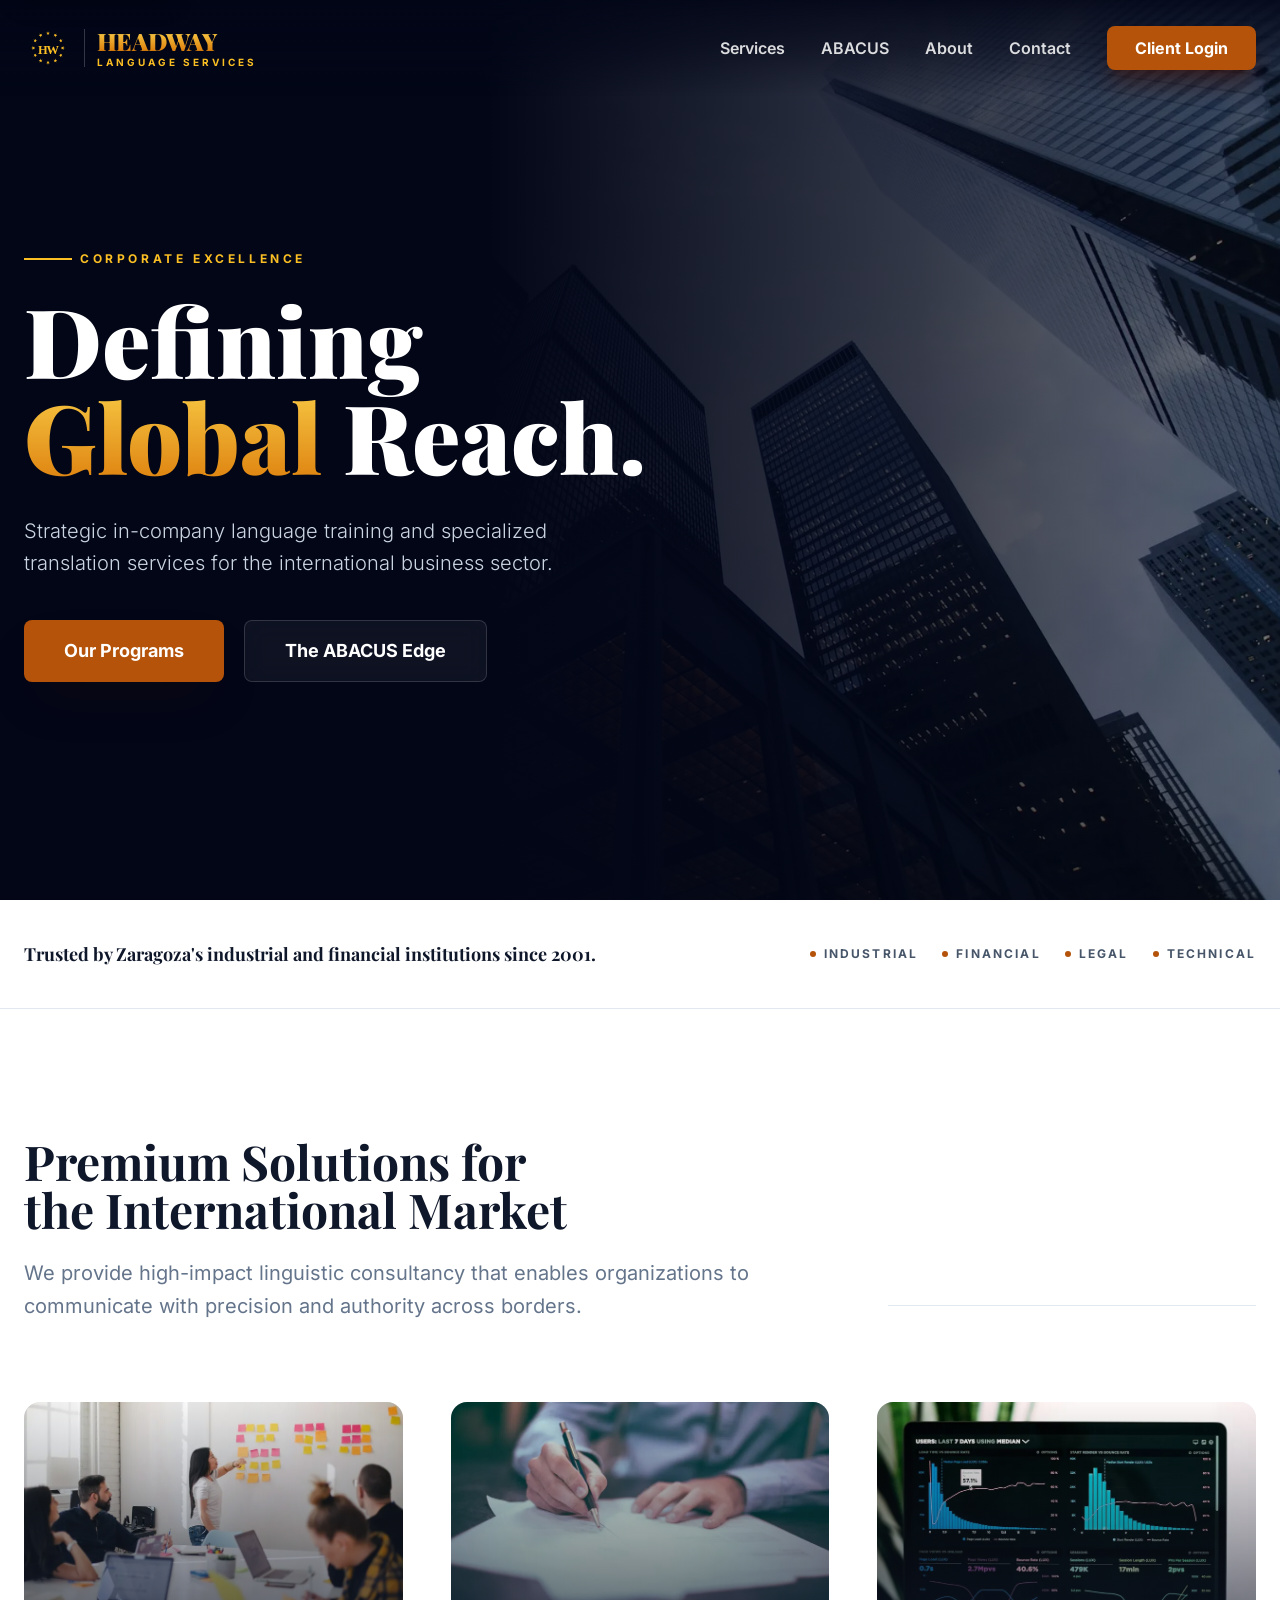
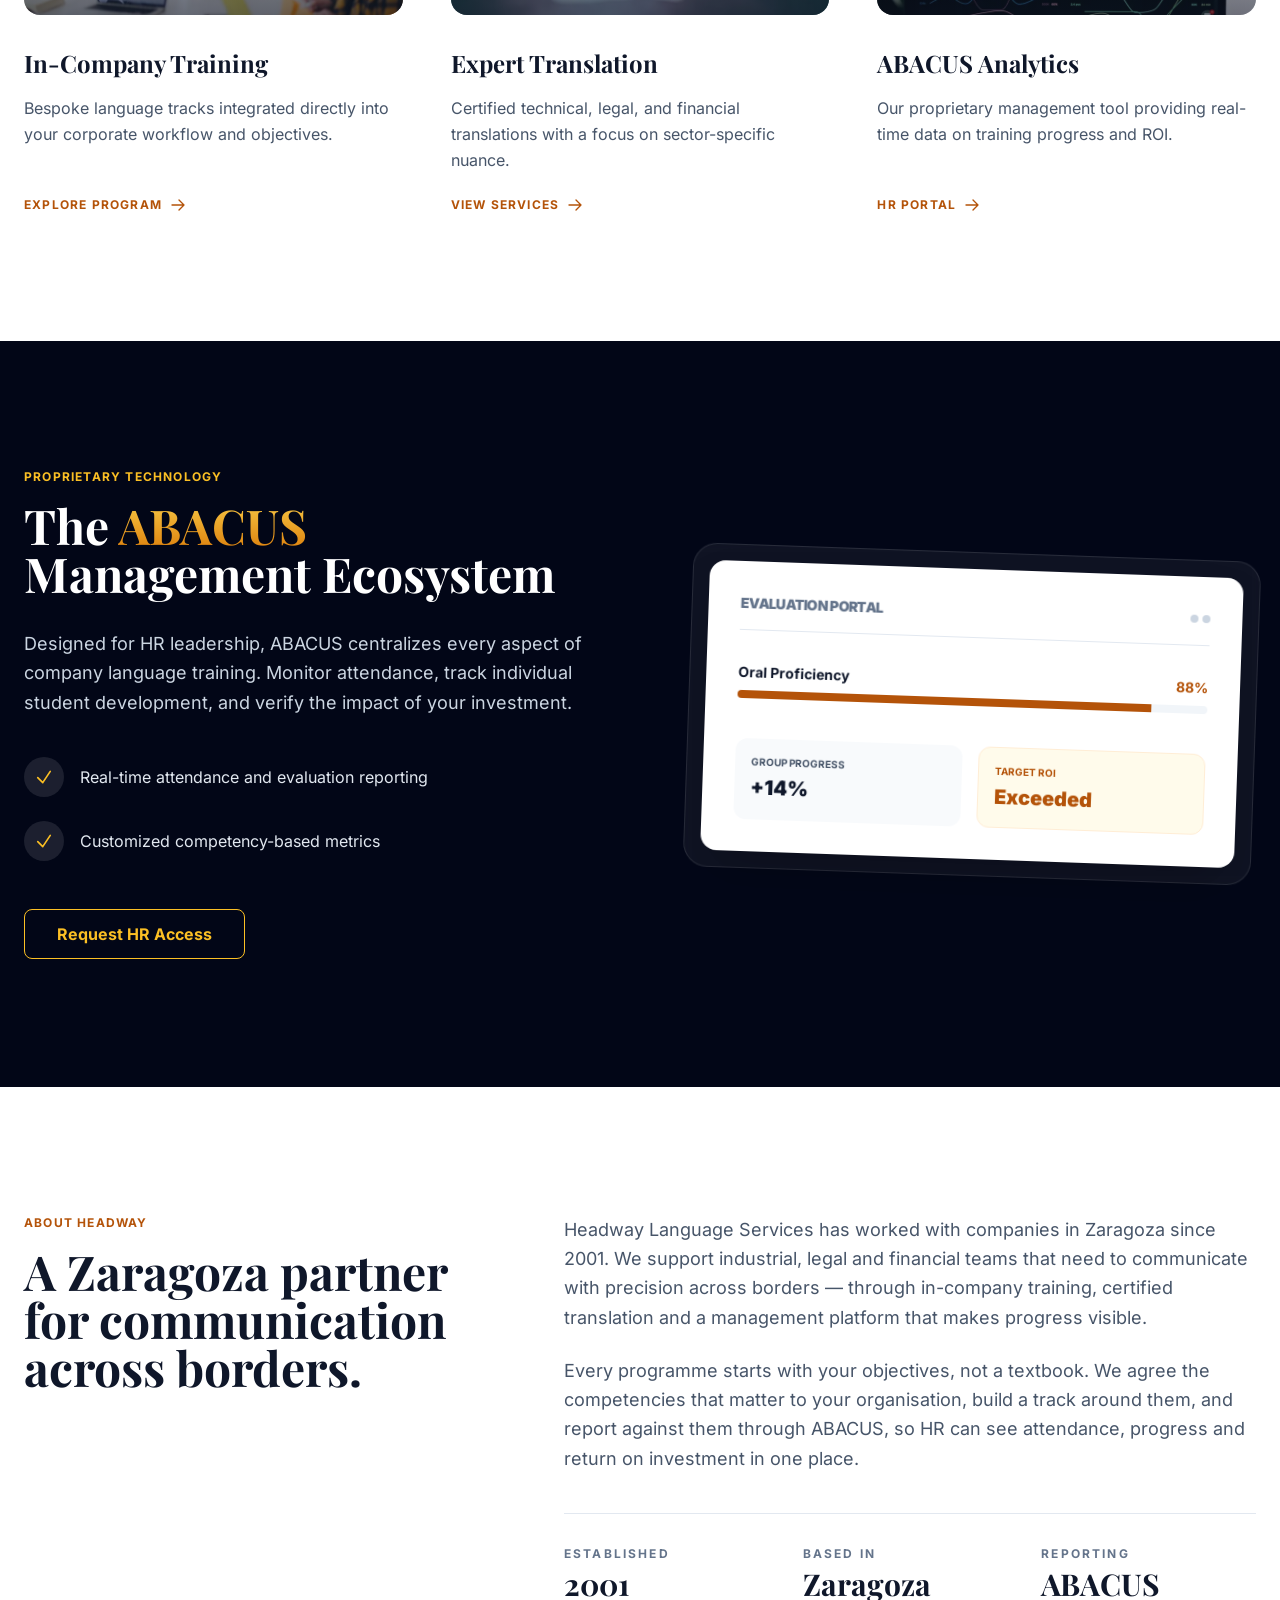
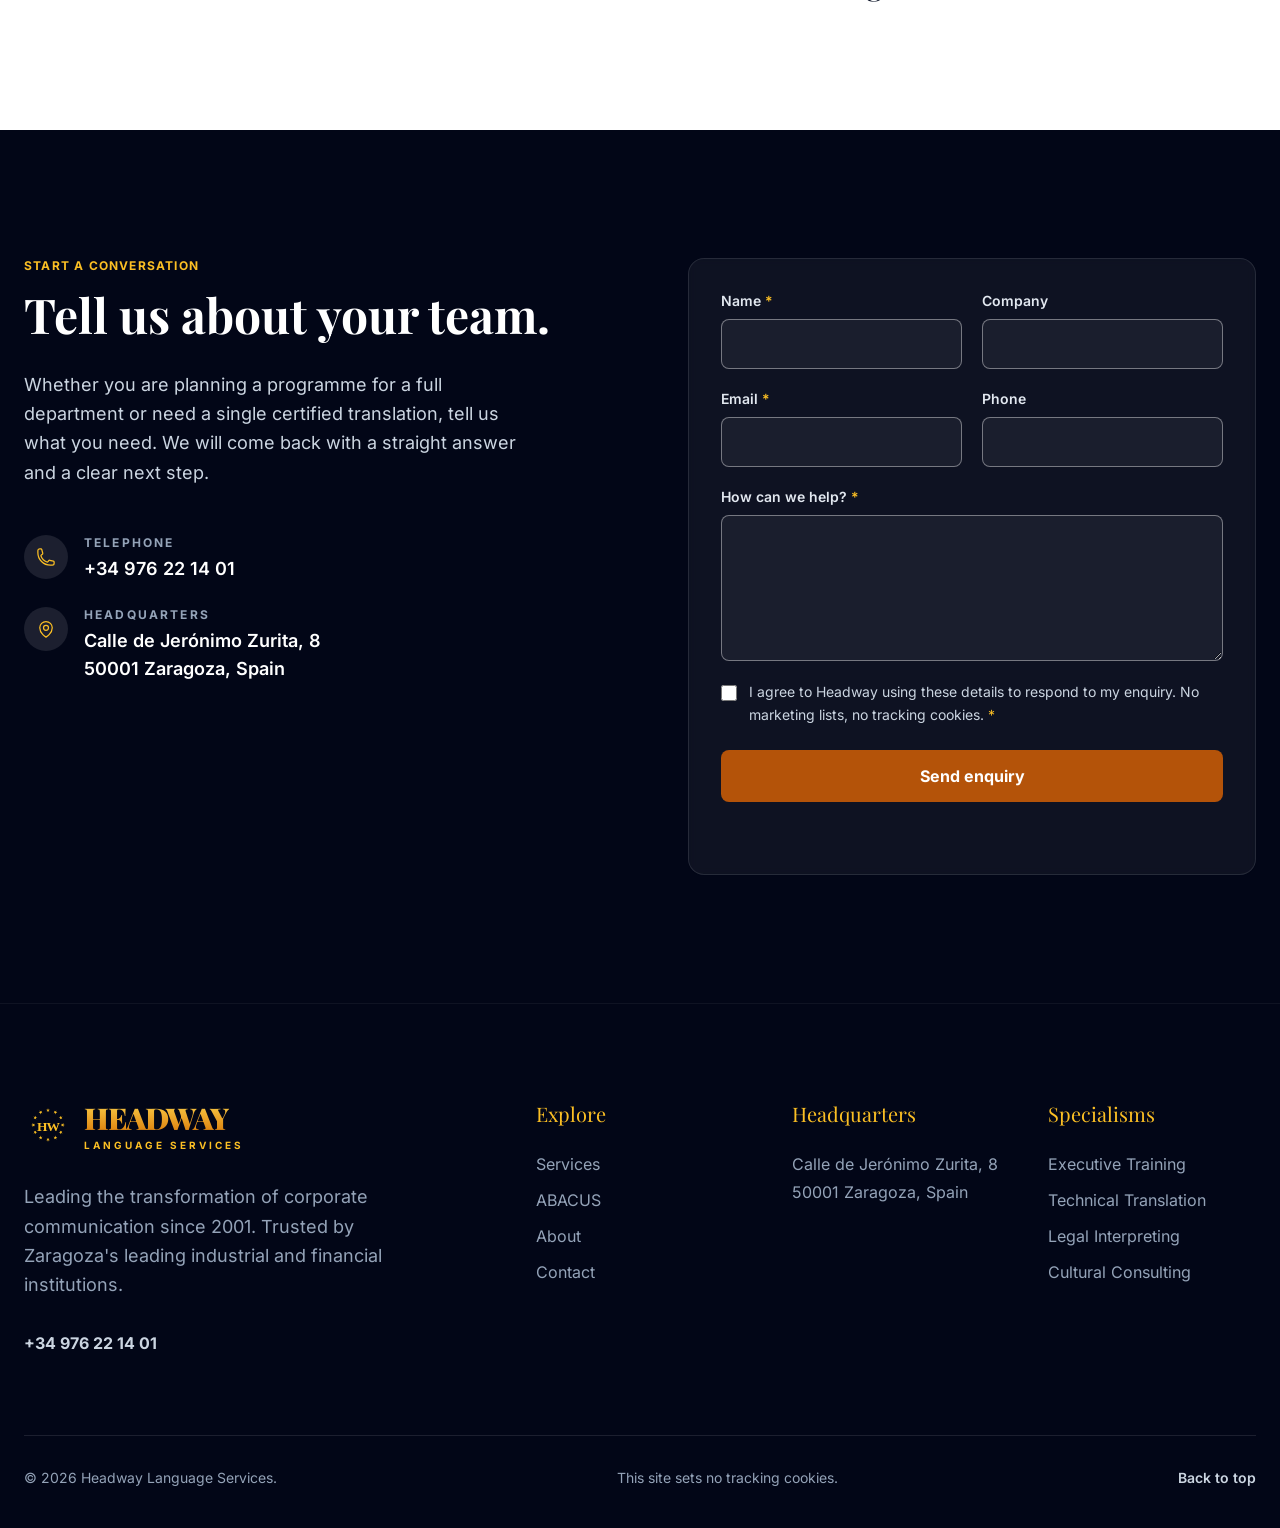
==== index.html @ 347124bf "Add files via upload" ====
<!DOCTYPE html>
<html lang="en">
<head>
    <meta charset="UTF-8">
    <meta name="viewport" content="width=device-width, initial-scale=1">
    <title>Headway Language Services | Corporate Language Training, Zaragoza</title>
    <meta name="description" content="Corporate language training, specialist translation and the ABACUS management platform for international businesses in Zaragoza.">
    <meta name="theme-color" content="#020617">
    <meta name="color-scheme" content="light">

    <meta property="og:type" content="website">
    <meta property="og:title" content="Headway Language Services | Corporate Language Training, Zaragoza">
    <meta property="og:description" content="Corporate language training, specialist translation and the ABACUS management platform for international businesses in Zaragoza.">
    <meta property="og:image" content="assets/img/og-cover.jpg">
    <meta property="og:locale" content="en_GB">
    <meta name="twitter:card" content="summary_large_image">

    <link rel="icon" href="assets/favicon.svg" type="image/svg+xml">
    <link rel="preload" href="assets/fonts/inter-var-latin.woff2" as="font" type="font/woff2" crossorigin>
    <link rel="preload" href="assets/fonts/playfair-display-var-latin.woff2" as="font" type="font/woff2" crossorigin>
    <link rel="preload" as="image" href="assets/img/hero-1600.jpg" imagesrcset="assets/img/hero-800.webp 800w, assets/img/hero-1200.webp 1200w, assets/img/hero-1600.webp 1600w" imagesizes="100vw" fetchpriority="high">
    <link rel="stylesheet" href="assets/css/styles.css">

    <script type="application/ld+json">
    {
        "@context": "https://schema.org",
        "@type": "LanguageSchool",
        "name": "Headway Language Services",
        "description": "Strategic in-company language training and specialist translation for the international business sector.",
        "telephone": "+34976221401",
        "foundingDate": "2001",
        "address": {
            "@type": "PostalAddress",
            "streetAddress": "Calle de Jerónimo Zurita, 8",
            "postalCode": "50001",
            "addressLocality": "Zaragoza",
            "addressRegion": "Aragón",
            "addressCountry": "ES"
        },
        "areaServed": {
            "@type": "City",
            "name": "Zaragoza"
        }
    }
    </script>
</head>
<body class="bg-slate-50 text-slate-900">

    <a class="skip-link" href="#main">Skip to content</a>

    <!-- Navigation -->
    <header>
        <nav id="navbar" aria-label="Main" class="fixed inset-x-0 top-0 z-50">
            <div class="nav-scrim pointer-events-none absolute inset-0 -z-10 bg-gradient-to-b from-slate-950/90 via-slate-950/55 to-transparent" aria-hidden="true"></div>
            <div class="nav-inner max-w-7xl mx-auto px-6 flex justify-between items-center">
                <!-- Official Gold Logo Area -->
                <a href="#main" class="flex items-center group">
                    <div class="relative w-12 h-12 mr-3 transition-transform duration-300 group-hover:scale-105">
                        <svg viewBox="0 0 100 100" xmlns="http://www.w3.org/2000/svg" aria-hidden="true" focusable="false">
                            <defs>
                                <path id="star-path-nav" d="M50 15l1 3h3l-2.5 2 1 3-2.5-2-2.5 2 1-3-2.5-2h3z" />
                            </defs>
                            <g class="star-gold">
                                <use href="#star-path-nav" transform="rotate(0 50 50)" />
                                <use href="#star-path-nav" transform="rotate(30 50 50)" />
                                <use href="#star-path-nav" transform="rotate(60 50 50)" />
                                <use href="#star-path-nav" transform="rotate(90 50 50)" />
                                <use href="#star-path-nav" transform="rotate(120 50 50)" />
                                <use href="#star-path-nav" transform="rotate(150 50 50)" />
                                <use href="#star-path-nav" transform="rotate(180 50 50)" />
                                <use href="#star-path-nav" transform="rotate(210 50 50)" />
                                <use href="#star-path-nav" transform="rotate(240 50 50)" />
                                <use href="#star-path-nav" transform="rotate(270 50 50)" />
                                <use href="#star-path-nav" transform="rotate(300 50 50)" />
                                <use href="#star-path-nav" transform="rotate(330 50 50)" />
                            </g>
                            <text x="50" y="62" font-family="serif" font-weight="900" font-size="26" fill="#fbbf24" text-anchor="middle" style="letter-spacing: -2px;">HW</text>
                        </svg>
                    </div>
                    <div class="flex flex-col border-l border-white/20 pl-3">
                        <span class="font-logo text-2xl font-black tracking-tight gold-gradient-text leading-none mb-1">
                            HEADWAY
                        </span>
                        <span class="text-[10px] font-bold tracking-[0.3em] text-[#fbbf24] uppercase leading-none">
                            Language Services
                        </span>
                    </div>
                </a>

                <!-- Desktop Nav -->
                <div class="hidden lg:flex items-center space-x-9">
                    <a href="#services" class="font-semibold text-white/85 hover:text-[#fbbf24] transition-colors">Services</a>
                    <a href="#abacus" class="font-semibold text-white/85 hover:text-[#fbbf24] transition-colors">ABACUS</a>
                    <a href="#about" class="font-semibold text-white/85 hover:text-[#fbbf24] transition-colors">About</a>
                    <a href="#contact" class="font-semibold text-white/85 hover:text-[#fbbf24] transition-colors">Contact</a>
                    <a href="#contact" aria-label="Client login — contact us for ABACUS access" class="bg-[#b45309] hover:bg-[#92400e] text-white px-7 py-2.5 rounded-lg font-bold transition-colors shadow-xl shadow-orange-950/40">
                        Client Login
                    </a>
                </div>

                <!-- Mobile Toggle -->
                <button type="button" class="lg:hidden text-white p-2 -mr-2" id="menu-btn" aria-controls="mobile-menu" aria-expanded="false" aria-label="Open main menu">
                    <svg id="menu-icon-open" class="w-7 h-7" viewBox="0 0 24 24" fill="none" stroke="currentColor" stroke-width="1.5" stroke-linecap="round" aria-hidden="true" focusable="false">
                        <path d="M3.75 6.75h16.5M3.75 12h16.5m-16.5 5.25h16.5" />
                    </svg>
                    <svg id="menu-icon-close" class="w-7 h-7" viewBox="0 0 24 24" fill="none" stroke="currentColor" stroke-width="1.5" stroke-linecap="round" aria-hidden="true" focusable="false" hidden>
                        <path d="M6 18 18 6M6 6l12 12" />
                    </svg>
                </button>
            </div>

            <!-- Mobile Menu -->
            <div id="mobile-menu" class="lg:hidden border-t border-white/10 bg-slate-950/95 backdrop-blur-md" hidden>
                <div class="max-w-7xl mx-auto px-6 py-5 flex flex-col">
                    <a href="#services" class="py-3 font-semibold text-white/90 hover:text-[#fbbf24] transition-colors border-b border-white/5">Services</a>
                    <a href="#abacus" class="py-3 font-semibold text-white/90 hover:text-[#fbbf24] transition-colors border-b border-white/5">ABACUS</a>
                    <a href="#about" class="py-3 font-semibold text-white/90 hover:text-[#fbbf24] transition-colors border-b border-white/5">About</a>
                    <a href="#contact" class="py-3 font-semibold text-white/90 hover:text-[#fbbf24] transition-colors">Contact</a>
                    <a href="#contact" aria-label="Client login — contact us for ABACUS access" class="mt-4 bg-[#b45309] hover:bg-[#92400e] text-white px-6 py-3 rounded-lg font-bold text-center transition-colors">
                        Client Login
                    </a>
                </div>
            </div>
        </nav>
    </header>

    <main id="main" tabindex="-1">
        <!-- Hero Section -->
        <section class="hero relative flex items-center pt-28 pb-20 overflow-hidden bg-slate-950" aria-labelledby="hero-title">
            <div class="absolute inset-0 z-0">
                <picture>
                    <source type="image/webp" srcset="assets/img/hero-800.webp 800w, assets/img/hero-1200.webp 1200w, assets/img/hero-1600.webp 1600w" sizes="100vw">
                    <img
                        src="assets/img/hero-1600.jpg"
                        width="1600"
                        height="1066"
                        alt=""
                        fetchpriority="high"
                        decoding="async"
                        class="w-full h-full object-cover object-center"
                    >
                </picture>
                <div class="absolute inset-0 hero-gradient z-10"></div>
            </div>

            <div class="relative z-10 max-w-7xl mx-auto px-6 w-full">
                <div class="max-w-2xl">
                    <div class="flex items-center space-x-2 mb-6">
                        <span class="w-12 h-0.5 bg-[#fbbf24]" aria-hidden="true"></span>
                        <span class="text-[#fbbf24] font-bold tracking-[0.3em] uppercase text-xs">
                            Corporate Excellence
                        </span>
                    </div>
                    <h1 id="hero-title" class="font-logo text-5xl sm:text-6xl md:text-8xl font-black text-white leading-tight mb-8 text-balance">
                        Defining <span class="gold-gradient-text">Global</span> Reach.
                    </h1>
                    <p class="text-xl text-slate-300 mb-10 leading-relaxed max-w-xl font-light">
                        Strategic in-company language training and specialized translation services for the international business sector.
                    </p>
                    <div class="flex flex-col sm:flex-row gap-5">
                        <a href="#services" class="bg-[#b45309] hover:bg-[#92400e] text-white px-10 py-4 rounded-lg font-bold text-lg flex items-center justify-center transition-colors shadow-2xl shadow-orange-950/20">
                            Our Programs
                        </a>
                        <a href="#abacus" class="bg-white/5 hover:bg-white/10 text-white backdrop-blur-md border border-white/15 px-10 py-4 rounded-lg font-bold text-lg transition-colors">
                            The ABACUS Edge
                        </a>
                    </div>
                </div>
            </div>
        </section>

        <!-- Trust Strip -->
        <section class="bg-white border-b border-slate-200" aria-labelledby="trust-title">
            <div class="max-w-7xl mx-auto px-6 py-8 md:py-10 flex flex-col gap-4 md:flex-row md:items-center md:justify-between">
                <h2 id="trust-title" class="font-logo text-lg font-bold text-slate-900">
                    Trusted by Zaragoza's industrial and financial institutions since 2001.
                </h2>
                <ul class="flex flex-wrap gap-x-6 gap-y-2 text-xs font-bold uppercase tracking-[0.18em] text-slate-600" aria-label="Sectors we work with">
                    <li class="flex items-center gap-2"><span class="w-1.5 h-1.5 rounded-full bg-[#b45309]" aria-hidden="true"></span>Industrial</li>
                    <li class="flex items-center gap-2"><span class="w-1.5 h-1.5 rounded-full bg-[#b45309]" aria-hidden="true"></span>Financial</li>
                    <li class="flex items-center gap-2"><span class="w-1.5 h-1.5 rounded-full bg-[#b45309]" aria-hidden="true"></span>Legal</li>
                    <li class="flex items-center gap-2"><span class="w-1.5 h-1.5 rounded-full bg-[#b45309]" aria-hidden="true"></span>Technical</li>
                </ul>
            </div>
        </section>

        <!-- Services Section -->
        <section id="services" class="py-24 md:py-32 bg-white" aria-labelledby="services-title">
            <div class="max-w-7xl mx-auto px-6">
                <div class="grid lg:grid-cols-3 gap-10 lg:gap-16 items-end mb-16 lg:mb-20">
                    <div class="lg:col-span-2">
                        <h2 id="services-title" class="font-logo text-4xl md:text-5xl font-bold text-slate-900 mb-6 text-balance">Premium Solutions for the International Market</h2>
                        <p class="text-slate-500 text-xl leading-relaxed">We provide high-impact linguistic consultancy that enables organizations to communicate with precision and authority across borders.</p>
                    </div>
                    <div class="hidden lg:block" aria-hidden="true">
                        <div class="h-px w-full bg-slate-200 mb-4"></div>
                    </div>
                </div>

                <div class="grid md:grid-cols-3 gap-12">
                    <!-- Service 1 -->
                    <article class="group flex flex-col">
                        <div class="mb-8 overflow-hidden rounded-2xl aspect-video bg-slate-100 relative">
                            <picture>
                                <source type="image/webp" srcset="assets/img/training-400.webp 400w, assets/img/training-800.webp 800w" sizes="(min-width: 768px) 33vw, 100vw">
                                <img src="assets/img/training-800.jpg" width="800" height="533" loading="lazy" decoding="async" class="w-full h-full object-cover group-hover:scale-110 transition-transform duration-700" alt="Colleagues collaborating during an in-company language workshop">
                            </picture>
                            <div class="absolute inset-0 bg-gradient-to-t from-slate-900/60 to-transparent" aria-hidden="true"></div>
                        </div>
                        <h3 class="font-logo text-2xl font-bold mb-4 text-slate-900">In-Company Training</h3>
                        <p class="text-slate-600 leading-relaxed mb-6 flex-1">Bespoke language tracks integrated directly into your corporate workflow and objectives.</p>
                        <a href="#contact" class="text-[#b45309] font-bold uppercase tracking-widest text-xs flex items-center gap-2 group-hover:translate-x-2 transition-transform">
                            Explore Program
                            <svg class="w-4 h-4" viewBox="0 0 24 24" fill="none" stroke="currentColor" stroke-width="2" stroke-linecap="round" stroke-linejoin="round" aria-hidden="true" focusable="false"><path d="M13.5 4.5 21 12m0 0-7.5 7.5M21 12H3" /></svg>
                        </a>
                    </article>

                    <!-- Service 2 -->
                    <article class="group flex flex-col">
                        <div class="mb-8 overflow-hidden rounded-2xl aspect-video bg-slate-100 relative">
                            <picture>
                                <source type="image/webp" srcset="assets/img/translation-400.webp 400w, assets/img/translation-800.webp 800w" sizes="(min-width: 768px) 33vw, 100vw">
                                <img src="assets/img/translation-800.jpg" width="800" height="533" loading="lazy" decoding="async" class="w-full h-full object-cover group-hover:scale-110 transition-transform duration-700" alt="Translator reviewing a technical document by hand">
                            </picture>
                            <div class="absolute inset-0 bg-gradient-to-t from-slate-900/60 to-transparent" aria-hidden="true"></div>
                        </div>
                        <h3 class="font-logo text-2xl font-bold mb-4 text-slate-900">Expert Translation</h3>
                        <p class="text-slate-600 leading-relaxed mb-6 flex-1">Certified technical, legal, and financial translations with a focus on sector-specific nuance.</p>
                        <a href="#contact" class="text-[#b45309] font-bold uppercase tracking-widest text-xs flex items-center gap-2 group-hover:translate-x-2 transition-transform">
                            View Services
                            <svg class="w-4 h-4" viewBox="0 0 24 24" fill="none" stroke="currentColor" stroke-width="2" stroke-linecap="round" stroke-linejoin="round" aria-hidden="true" focusable="false"><path d="M13.5 4.5 21 12m0 0-7.5 7.5M21 12H3" /></svg>
                        </a>
                    </article>

                    <!-- Service 3 -->
                    <article class="group flex flex-col">
                        <div class="mb-8 overflow-hidden rounded-2xl aspect-video bg-slate-100 relative">
                            <picture>
                                <source type="image/webp" srcset="assets/img/analytics-400.webp 400w, assets/img/analytics-800.webp 800w" sizes="(min-width: 768px) 33vw, 100vw">
                                <img src="assets/img/analytics-800.jpg" width="800" height="533" loading="lazy" decoding="async" class="w-full h-full object-cover group-hover:scale-110 transition-transform duration-700" alt="Business analytics dashboard displayed on a screen">
                            </picture>
                            <div class="absolute inset-0 bg-gradient-to-t from-slate-900/60 to-transparent" aria-hidden="true"></div>
                        </div>
                        <h3 class="font-logo text-2xl font-bold mb-4 text-slate-900">ABACUS Analytics</h3>
                        <p class="text-slate-600 leading-relaxed mb-6 flex-1">Our proprietary management tool providing real-time data on training progress and ROI.</p>
                        <a href="#abacus" class="text-[#b45309] font-bold uppercase tracking-widest text-xs flex items-center gap-2 group-hover:translate-x-2 transition-transform">
                            HR Portal
                            <svg class="w-4 h-4" viewBox="0 0 24 24" fill="none" stroke="currentColor" stroke-width="2" stroke-linecap="round" stroke-linejoin="round" aria-hidden="true" focusable="false"><path d="M13.5 4.5 21 12m0 0-7.5 7.5M21 12H3" /></svg>
                        </a>
                    </article>
                </div>
            </div>
        </section>

        <!-- ABACUS Feature -->
        <section id="abacus" class="py-24 md:py-32 bg-slate-950 text-white overflow-hidden relative" aria-labelledby="abacus-title">
            <div class="max-w-7xl mx-auto px-6 grid lg:grid-cols-2 gap-16 lg:gap-24 items-center">
                <div>
                    <span class="text-[#fbbf24] font-bold tracking-widest text-xs uppercase mb-4 block">Proprietary Technology</span>
                    <h2 id="abacus-title" class="font-logo text-4xl md:text-5xl font-bold mb-8 text-balance">The <span class="gold-gradient-text">ABACUS</span> Management Ecosystem</h2>
                    <p class="text-slate-300 text-lg mb-10 leading-relaxed">
                        Designed for HR leadership, ABACUS centralizes every aspect of company language training. Monitor attendance, track individual student development, and verify the impact of your investment.
                    </p>
                    <ul class="space-y-6 mb-12">
                        <li class="flex items-center space-x-4">
                            <span class="w-10 h-10 shrink-0 rounded-full bg-white/10 flex items-center justify-center text-[#fbbf24]">
                                <svg class="w-5 h-5" viewBox="0 0 24 24" fill="none" stroke="currentColor" stroke-width="2" stroke-linecap="round" stroke-linejoin="round" aria-hidden="true" focusable="false"><path d="m4.5 12.75 6 6 9-13.5" /></svg>
                            </span>
                            <span class="text-slate-200">Real-time attendance and evaluation reporting</span>
                        </li>
                        <li class="flex items-center space-x-4">
                            <span class="w-10 h-10 shrink-0 rounded-full bg-white/10 flex items-center justify-center text-[#fbbf24]">
                                <svg class="w-5 h-5" viewBox="0 0 24 24" fill="none" stroke="currentColor" stroke-width="2" stroke-linecap="round" stroke-linejoin="round" aria-hidden="true" focusable="false"><path d="m4.5 12.75 6 6 9-13.5" /></svg>
                            </span>
                            <span class="text-slate-200">Customized competency-based metrics</span>
                        </li>
                    </ul>
                    <a href="#contact" class="inline-block border border-[#fbbf24] text-[#fbbf24] px-8 py-3 rounded-lg font-bold hover:bg-[#fbbf24] hover:text-slate-950 transition-colors">
                        Request HR Access
                    </a>
                </div>
                <div class="relative">
                    <div class="bg-white/5 p-4 rounded-3xl backdrop-blur-sm border border-white/10 abacus-card">
                        <div class="bg-white rounded-2xl p-8 text-slate-800 shadow-2xl">
                            <div class="flex items-center justify-between mb-8 border-b border-slate-200 pb-4">
                                <span class="font-black text-slate-500 tracking-tighter text-sm uppercase">Evaluation Portal</span>
                                <div class="flex space-x-1" aria-hidden="true">
                                    <div class="w-2 h-2 rounded-full bg-slate-300"></div>
                                    <div class="w-2 h-2 rounded-full bg-slate-300"></div>
                                </div>
                            </div>
                            <div class="space-y-6">
                                <div>
                                    <div class="flex justify-between text-sm mb-2">
                                        <span class="font-bold text-slate-900">Oral Proficiency</span>
                                        <span class="text-[#b45309] font-bold">88%</span>
                                    </div>
                                    <div class="h-2 bg-slate-100 rounded-full overflow-hidden" aria-hidden="true">
                                        <div class="h-full bg-[#b45309] w-[88%]"></div>
                                    </div>
                                </div>
                                <div class="pt-4 grid grid-cols-2 gap-4">
                                    <div class="p-4 bg-slate-50 rounded-xl">
                                        <div class="text-[10px] uppercase font-bold text-slate-600 mb-1">Group Progress</div>
                                        <div class="text-xl font-black text-slate-900">+14%</div>
                                    </div>
                                    <div class="p-4 bg-[#fffbeb] rounded-xl border border-orange-100">
                                        <div class="text-[10px] uppercase font-bold text-[#b45309] mb-1">Target ROI</div>
                                        <div class="text-xl font-black text-[#b45309]">Exceeded</div>
                                    </div>
                                </div>
                            </div>
                        </div>
                    </div>
                </div>
            </div>
        </section>

        <!-- About Section -->
        <section id="about" class="py-24 md:py-32 bg-white" aria-labelledby="about-title">
            <div class="max-w-7xl mx-auto px-6">
                <div class="grid lg:grid-cols-12 gap-10 lg:gap-16">
                    <div class="lg:col-span-5">
                        <span class="text-[#b45309] font-bold tracking-widest text-xs uppercase mb-4 block">About Headway</span>
                        <h2 id="about-title" class="font-logo text-4xl md:text-5xl font-bold leading-tight text-slate-900 text-balance">A Zaragoza partner for communication across borders.</h2>
                    </div>
                    <div class="lg:col-span-7">
                        <div class="space-y-6 text-lg leading-relaxed text-slate-600">
                            <p>Headway Language Services has worked with companies in Zaragoza since 2001. We support industrial, legal and financial teams that need to communicate with precision across borders — through in-company training, certified translation and a management platform that makes progress visible.</p>
                            <p>Every programme starts with your objectives, not a textbook. We agree the competencies that matter to your organisation, build a track around them, and report against them through ABACUS, so HR can see attendance, progress and return on investment in one place.</p>
                        </div>
                        <dl class="grid sm:grid-cols-3 gap-6 border-t border-slate-200 mt-10 pt-8">
                            <div>
                                <dt class="text-xs font-bold uppercase tracking-[0.18em] text-slate-500 mb-1">Established</dt>
                                <dd class="font-logo text-3xl font-bold text-slate-900">2001</dd>
                            </div>
                            <div>
                                <dt class="text-xs font-bold uppercase tracking-[0.18em] text-slate-500 mb-1">Based in</dt>
                                <dd class="font-logo text-3xl font-bold text-slate-900">Zaragoza</dd>
                            </div>
                            <div>
                                <dt class="text-xs font-bold uppercase tracking-[0.18em] text-slate-500 mb-1">Reporting</dt>
                                <dd class="font-logo text-3xl font-bold text-slate-900">ABACUS</dd>
                            </div>
                        </dl>
                    </div>
                </div>
            </div>
        </section>

        <!-- Contact Section -->
        <section id="contact" class="py-24 md:py-32 bg-slate-950 text-white" aria-labelledby="contact-title">
            <div class="max-w-7xl mx-auto px-6 grid lg:grid-cols-2 gap-16 lg:gap-24">
                <div>
                    <span class="text-[#fbbf24] font-bold tracking-widest text-xs uppercase mb-4 block">Start a conversation</span>
                    <h2 id="contact-title" class="font-logo text-4xl md:text-5xl font-bold mb-8 text-balance">Tell us about your team.</h2>
                    <p class="text-slate-300 text-lg leading-relaxed mb-12 max-w-lg">
                        Whether you are planning a programme for a full department or need a single certified translation, tell us what you need. We will come back with a straight answer and a clear next step.
                    </p>

                    <address class="not-italic space-y-6">
                        <a href="tel:+34976221401" class="flex items-start gap-4 group">
                            <span class="w-11 h-11 shrink-0 rounded-full bg-white/10 flex items-center justify-center text-[#fbbf24]">
                                <svg class="w-5 h-5" viewBox="0 0 24 24" fill="none" stroke="currentColor" stroke-width="1.5" stroke-linecap="round" stroke-linejoin="round" aria-hidden="true" focusable="false"><path d="M2.25 6.75c0 8.284 6.716 15 15 15h2.25a2.25 2.25 0 0 0 2.25-2.25v-1.372c0-.516-.351-.966-.852-1.091l-4.423-1.106c-.44-.11-.902.055-1.173.417l-.97 1.293c-.282.376-.769.542-1.21.38a12.035 12.035 0 0 1-7.143-7.143c-.162-.441.004-.928.38-1.21l1.293-.97c.363-.271.527-.734.417-1.173L6.963 3.102a1.125 1.125 0 0 0-1.091-.852H4.5A2.25 2.25 0 0 0 2.25 4.5v2.25Z" /></svg>
                            </span>
                            <span>
                                <span class="block text-xs font-bold uppercase tracking-[0.18em] text-slate-400 mb-1">Telephone</span>
                                <span class="block text-lg font-semibold text-white group-hover:text-[#fbbf24] transition-colors">+34 976 22 14 01</span>
                            </span>
                        </a>
                        <a href="https://www.google.com/maps/search/?api=1&amp;query=Calle%20de%20Jer%C3%B3nimo%20Zurita%208%2C%2050001%20Zaragoza%2C%20Spain" target="_blank" rel="noopener" class="flex items-start gap-4 group">
                            <span class="w-11 h-11 shrink-0 rounded-full bg-white/10 flex items-center justify-center text-[#fbbf24]">
                                <svg class="w-5 h-5" viewBox="0 0 24 24" fill="none" stroke="currentColor" stroke-width="1.5" stroke-linecap="round" stroke-linejoin="round" aria-hidden="true" focusable="false"><path d="M15 10.5a3 3 0 1 1-6 0 3 3 0 0 1 6 0Z" /><path d="M19.5 10.5c0 7.142-7.5 11.25-7.5 11.25S4.5 17.642 4.5 10.5a7.5 7.5 0 1 1 15 0Z" /></svg>
                            </span>
                            <span>
                                <span class="block text-xs font-bold uppercase tracking-[0.18em] text-slate-400 mb-1">Headquarters</span>
                                <span class="block text-lg font-semibold text-white group-hover:text-[#fbbf24] transition-colors">Calle de Jerónimo Zurita, 8<br>50001 Zaragoza, Spain</span>
                                <span class="sr-only">(opens in a new tab)</span>
                            </span>
                        </a>
                    </address>
                </div>

                <div>
                    <form id="contact-form" action="contact.php" method="post" class="bg-white/5 border border-white/10 rounded-2xl p-6 md:p-8 backdrop-blur-sm">
                        <div class="grid sm:grid-cols-2 gap-5">
                            <div>
                                <label for="name" class="block text-sm font-semibold text-slate-200 mb-2">Name <span class="text-[#fbbf24]" aria-hidden="true">*</span><span class="sr-only">(required)</span></label>
                                <input id="name" name="name" type="text" autocomplete="name" required maxlength="120" class="block w-full rounded-lg border border-white/40 bg-white/5 px-4 py-3 text-white placeholder:text-slate-400 focus:border-[#fbbf24]">
                            </div>
                            <div>
                                <label for="company" class="block text-sm font-semibold text-slate-200 mb-2">Company</label>
                                <input id="company" name="company" type="text" autocomplete="organization" maxlength="160" class="block w-full rounded-lg border border-white/40 bg-white/5 px-4 py-3 text-white placeholder:text-slate-400 focus:border-[#fbbf24]">
                            </div>
                            <div>
                                <label for="email" class="block text-sm font-semibold text-slate-200 mb-2">Email <span class="text-[#fbbf24]" aria-hidden="true">*</span><span class="sr-only">(required)</span></label>
                                <input id="email" name="email" type="email" autocomplete="email" required maxlength="200" class="block w-full rounded-lg border border-white/40 bg-white/5 px-4 py-3 text-white placeholder:text-slate-400 focus:border-[#fbbf24]">
                            </div>
                            <div>
                                <label for="phone" class="block text-sm font-semibold text-slate-200 mb-2">Phone</label>
                                <input id="phone" name="phone" type="tel" autocomplete="tel" maxlength="40" class="block w-full rounded-lg border border-white/40 bg-white/5 px-4 py-3 text-white placeholder:text-slate-400 focus:border-[#fbbf24]">
                            </div>
                        </div>

                        <div class="mt-5">
                            <label for="message" class="block text-sm font-semibold text-slate-200 mb-2">How can we help? <span class="text-[#fbbf24]" aria-hidden="true">*</span><span class="sr-only">(required)</span></label>
                            <textarea id="message" name="message" rows="5" required maxlength="5000" class="block w-full rounded-lg border border-white/40 bg-white/5 px-4 py-3 text-white placeholder:text-slate-400 focus:border-[#fbbf24]"></textarea>
                        </div>

                        <div class="mt-5 flex items-start gap-3">
                            <input id="consent" name="consent" type="checkbox" required class="mt-1 h-4 w-4 shrink-0 accent-[#fbbf24]">
                            <label for="consent" class="text-sm leading-relaxed text-slate-300">
                                I agree to Headway using these details to respond to my enquiry. No marketing lists, no tracking cookies. <span class="text-[#fbbf24]" aria-hidden="true">*</span><span class="sr-only">(required)</span>
                            </label>
                        </div>

                        <div class="hidden" aria-hidden="true">
                            <label for="website">Leave this field empty</label>
                            <input id="website" name="website" type="text" tabindex="-1" autocomplete="off">
                        </div>

                        <button type="submit" class="mt-6 w-full bg-[#b45309] hover:bg-[#92400e] disabled:opacity-60 disabled:cursor-not-allowed text-white px-8 py-3.5 rounded-lg font-bold transition-colors">
                            Send enquiry
                        </button>

                        <p id="form-status" class="mt-4 min-h-[1.5rem] text-sm text-slate-300" role="status" aria-live="polite"></p>
                    </form>
                </div>
            </div>
        </section>
    </main>

    <!-- Footer -->
    <footer class="bg-slate-950 text-white pt-20 md:pt-24 pb-10 border-t border-white/5">
        <div class="max-w-7xl mx-auto px-6">
            <div class="grid gap-12 md:grid-cols-2 lg:grid-cols-5 mb-16 md:mb-20">
                <div class="lg:col-span-2">
                    <div class="flex items-center space-x-3 mb-8">
                        <div class="w-12 h-12">
                            <svg viewBox="0 0 100 100" xmlns="http://www.w3.org/2000/svg" aria-hidden="true" focusable="false">
                                <defs>
                                    <path id="star-path-foot" d="M50 15l1 3h3l-2.5 2 1 3-2.5-2-2.5 2 1-3-2.5-2h3z" />
                                </defs>
                                <g class="star-gold">
                                    <use href="#star-path-foot" transform="rotate(0 50 50)" />
                                    <use href="#star-path-foot" transform="rotate(30 50 50)" />
                                    <use href="#star-path-foot" transform="rotate(60 50 50)" />
                                    <use href="#star-path-foot" transform="rotate(90 50 50)" />
                                    <use href="#star-path-foot" transform="rotate(120 50 50)" />
                                    <use href="#star-path-foot" transform="rotate(150 50 50)" />
                                    <use href="#star-path-foot" transform="rotate(180 50 50)" />
                                    <use href="#star-path-foot" transform="rotate(210 50 50)" />
                                    <use href="#star-path-foot" transform="rotate(240 50 50)" />
                                    <use href="#star-path-foot" transform="rotate(270 50 50)" />
                                    <use href="#star-path-foot" transform="rotate(300 50 50)" />
                                    <use href="#star-path-foot" transform="rotate(330 50 50)" />
                                </g>
                                <text x="50" y="62" font-family="serif" font-weight="900" font-size="28" fill="#fbbf24" text-anchor="middle" style="letter-spacing: -2px;">HW</text>
                            </svg>
                        </div>
                        <div class="flex flex-col leading-none">
                            <span class="font-logo text-3xl font-black tracking-tighter uppercase gold-gradient-text">HEADWAY</span>
                            <span class="text-[10px] font-bold tracking-[0.3em] text-[#fbbf24] uppercase mt-1">Language Services</span>
                        </div>
                    </div>
                    <p class="text-slate-400 max-w-sm mb-8 text-lg leading-relaxed">
                        Leading the transformation of corporate communication since 2001. Trusted by Zaragoza's leading industrial and financial institutions.
                    </p>
                    <a href="tel:+34976221401" class="text-slate-300 font-bold hover:text-[#fbbf24] transition-colors">+34 976 22 14 01</a>
                </div>

                <div>
                    <h3 class="font-logo text-[#fbbf24] text-xl mb-6">Explore</h3>
                    <ul class="space-y-3 text-slate-400">
                        <li><a href="#services" class="hover:text-white transition-colors">Services</a></li>
                        <li><a href="#abacus" class="hover:text-white transition-colors">ABACUS</a></li>
                        <li><a href="#about" class="hover:text-white transition-colors">About</a></li>
                        <li><a href="#contact" class="hover:text-white transition-colors">Contact</a></li>
                    </ul>
                </div>

                <div>
                    <h3 class="font-logo text-[#fbbf24] text-xl mb-6">Headquarters</h3>
                    <address class="not-italic text-slate-400 space-y-1">
                        <span class="block">Calle de Jerónimo Zurita, 8</span>
                        <span class="block">50001 Zaragoza, Spain</span>
                    </address>
                </div>

                <div>
                    <h3 class="font-logo text-[#fbbf24] text-xl mb-6">Specialisms</h3>
                    <ul class="space-y-3 text-slate-400">
                        <li><a href="#services" class="hover:text-white transition-colors">Executive Training</a></li>
                        <li><a href="#services" class="hover:text-white transition-colors">Technical Translation</a></li>
                        <li><a href="#services" class="hover:text-white transition-colors">Legal Interpreting</a></li>
                        <li><a href="#services" class="hover:text-white transition-colors">Cultural Consulting</a></li>
                    </ul>
                </div>
            </div>

            <div class="border-t border-white/10 pt-8 flex flex-col gap-4 md:flex-row md:items-center md:justify-between text-sm text-slate-400">
                <p>&copy; <span id="year"></span> Headway Language Services.</p>
                <p>This site sets no tracking cookies.</p>
                <a href="#main" class="font-semibold text-slate-300 hover:text-[#fbbf24] transition-colors">Back to top</a>
            </div>
        </div>
    </footer>

    <script>
        (function () {
            'use strict';

            document.getElementById('year').textContent = new Date().getFullYear();

            /* Navigation background state */
            const navbar = document.getElementById('navbar');
            let ticking = false;

            function updateNavbar() {
                navbar.classList.toggle('nav-scrolled', window.scrollY > 40);
                ticking = false;
            }

            function onScroll() {
                if (!ticking) {
                    ticking = true;
                    window.requestAnimationFrame(updateNavbar);
                }
            }

            updateNavbar();
            window.addEventListener('scroll', onScroll, { passive: true });

            /* Mobile menu */
            const menuButton = document.getElementById('menu-btn');
            const mobileMenu = document.getElementById('mobile-menu');
            const iconOpen = document.getElementById('menu-icon-open');
            const iconClose = document.getElementById('menu-icon-close');

            function setMenu(open, returnFocus) {
                menuButton.setAttribute('aria-expanded', String(open));
                menuButton.setAttribute('aria-label', open ? 'Close main menu' : 'Open main menu');
                mobileMenu.hidden = !open;
                iconOpen.hidden = open;
                iconClose.hidden = !open;

                if (open) {
                    const firstLink = mobileMenu.querySelector('a');
                    if (firstLink) firstLink.focus();
                } else if (returnFocus) {
                    menuButton.focus();
                }
            }

            menuButton.addEventListener('click', function () {
                setMenu(menuButton.getAttribute('aria-expanded') !== 'true', false);
            });

            mobileMenu.addEventListener('click', function (event) {
                if (event.target.closest('a')) setMenu(false, false);
            });

            document.addEventListener('keydown', function (event) {
                if (event.key === 'Escape' && menuButton.getAttribute('aria-expanded') === 'true') {
                    setMenu(false, true);
                }
            });

            window.matchMedia('(min-width: 1024px)').addEventListener('change', function (event) {
                if (event.matches) setMenu(false, false);
            });

            /* Contact form */
            const form = document.getElementById('contact-form');
            const status = document.getElementById('form-status');

            form.addEventListener('submit', async function (event) {
                event.preventDefault();
                const submitButton = form.querySelector('button[type="submit"]');
                submitButton.disabled = true;
                status.style.color = '#cbd5e1';
                status.textContent = 'Sending your message…';

                try {
                    const response = await fetch(form.action, {
                        method: 'POST',
                        body: new FormData(form),
                        headers: { Accept: 'application/json' }
                    });
                    const result = await response.json().catch(function () {
                        return null;
                    });

                    if (!response.ok || !result || result.ok !== true) {
                        throw new Error('send_failed');
                    }

                    form.reset();
                    status.style.color = '#fcd34d';
                    status.textContent = 'Thank you — your message has been sent. We will reply as soon as possible.';
                } catch (error) {
                    status.style.color = '#fca5a5';
                    status.innerHTML = 'We could not send your message automatically. Please call <a class="underline" href="tel:+34976221401">+34 976 22 14 01</a> and we will take the details over the phone.';
                } finally {
                    submitButton.disabled = false;
                }
            });
        })();
    </script>
</body>
</html>
---- assets/css/styles.css ----
@font-face{font-display:swap;font-family:Inter;font-style:normal;font-weight:100 900;src:url(../fonts/inter-var-latin.woff2) format("woff2")}@font-face{font-display:swap;font-family:Playfair Display;font-style:normal;font-weight:400 900;src:url(../fonts/playfair-display-var-latin.woff2) format("woff2")}*,:after,:before{--tw-border-spacing-x:0;--tw-border-spacing-y:0;--tw-translate-x:0;--tw-translate-y:0;--tw-rotate:0;--tw-skew-x:0;--tw-skew-y:0;--tw-scale-x:1;--tw-scale-y:1;--tw-pan-x: ;--tw-pan-y: ;--tw-pinch-zoom: ;--tw-scroll-snap-strictness:proximity;--tw-gradient-from-position: ;--tw-gradient-via-position: ;--tw-gradient-to-position: ;--tw-ordinal: ;--tw-slashed-zero: ;--tw-numeric-figure: ;--tw-numeric-spacing: ;--tw-numeric-fraction: ;--tw-ring-inset: ;--tw-ring-offset-width:0px;--tw-ring-offset-color:#fff;--tw-ring-color:rgba(59,130,246,.5);--tw-ring-offset-shadow:0 0 #0000;--tw-ring-shadow:0 0 #0000;--tw-shadow:0 0 #0000;--tw-shadow-colored:0 0 #0000;--tw-blur: ;--tw-brightness: ;--tw-contrast: ;--tw-grayscale: ;--tw-hue-rotate: ;--tw-invert: ;--tw-saturate: ;--tw-sepia: ;--tw-drop-shadow: ;--tw-backdrop-blur: ;--tw-backdrop-brightness: ;--tw-backdrop-contrast: ;--tw-backdrop-grayscale: ;--tw-backdrop-hue-rotate: ;--tw-backdrop-invert: ;--tw-backdrop-opacity: ;--tw-backdrop-saturate: ;--tw-backdrop-sepia: ;--tw-contain-size: ;--tw-contain-layout: ;--tw-contain-paint: ;--tw-contain-style: }::backdrop{--tw-border-spacing-x:0;--tw-border-spacing-y:0;--tw-translate-x:0;--tw-translate-y:0;--tw-rotate:0;--tw-skew-x:0;--tw-skew-y:0;--tw-scale-x:1;--tw-scale-y:1;--tw-pan-x: ;--tw-pan-y: ;--tw-pinch-zoom: ;--tw-scroll-snap-strictness:proximity;--tw-gradient-from-position: ;--tw-gradient-via-position: ;--tw-gradient-to-position: ;--tw-ordinal: ;--tw-slashed-zero: ;--tw-numeric-figure: ;--tw-numeric-spacing: ;--tw-numeric-fraction: ;--tw-ring-inset: ;--tw-ring-offset-width:0px;--tw-ring-offset-color:#fff;--tw-ring-color:rgba(59,130,246,.5);--tw-ring-offset-shadow:0 0 #0000;--tw-ring-shadow:0 0 #0000;--tw-shadow:0 0 #0000;--tw-shadow-colored:0 0 #0000;--tw-blur: ;--tw-brightness: ;--tw-contrast: ;--tw-grayscale: ;--tw-hue-rotate: ;--tw-invert: ;--tw-saturate: ;--tw-sepia: ;--tw-drop-shadow: ;--tw-backdrop-blur: ;--tw-backdrop-brightness: ;--tw-backdrop-contrast: ;--tw-backdrop-grayscale: ;--tw-backdrop-hue-rotate: ;--tw-backdrop-invert: ;--tw-backdrop-opacity: ;--tw-backdrop-saturate: ;--tw-backdrop-sepia: ;--tw-contain-size: ;--tw-contain-layout: ;--tw-contain-paint: ;--tw-contain-style: }
/*! tailwindcss v3.4.17 | MIT License | https://tailwindcss.com*/*,:after,:before{border:0 solid #e5e7eb;box-sizing:border-box}:after,:before{--tw-content:""}:host,html{line-height:1.5;-webkit-text-size-adjust:100%;font-family:Inter,ui-sans-serif,system-ui,sans-serif;font-feature-settings:normal;font-variation-settings:normal;-moz-tab-size:4;-o-tab-size:4;tab-size:4;-webkit-tap-highlight-color:transparent}body{line-height:inherit;margin:0}hr{border-top-width:1px;color:inherit;height:0}abbr:where([title]){-webkit-text-decoration:underline dotted;text-decoration:underline dotted}h1,h2,h3,h4,h5,h6{font-size:inherit;font-weight:inherit}a{color:inherit;text-decoration:inherit}b,strong{font-weight:bolder}code,kbd,pre,samp{font-family:ui-monospace,SFMono-Regular,Menlo,Monaco,Consolas,Liberation Mono,Courier New,monospace;font-feature-settings:normal;font-size:1em;font-variation-settings:normal}small{font-size:80%}sub,sup{font-size:75%;line-height:0;position:relative;vertical-align:baseline}sub{bottom:-.25em}sup{top:-.5em}table{border-collapse:collapse;border-color:inherit;text-indent:0}button,input,optgroup,select,textarea{color:inherit;font-family:inherit;font-feature-settings:inherit;font-size:100%;font-variation-settings:inherit;font-weight:inherit;letter-spacing:inherit;line-height:inherit;margin:0;padding:0}button,select{text-transform:none}button,input:where([type=button]),input:where([type=reset]),input:where([type=submit]){-webkit-appearance:button;background-color:transparent;background-image:none}:-moz-focusring{outline:auto}:-moz-ui-invalid{box-shadow:none}progress{vertical-align:baseline}::-webkit-inner-spin-button,::-webkit-outer-spin-button{height:auto}[type=search]{-webkit-appearance:textfield;outline-offset:-2px}::-webkit-search-decoration{-webkit-appearance:none}::-webkit-file-upload-button{-webkit-appearance:button;font:inherit}summary{display:list-item}blockquote,dd,dl,figure,h1,h2,h3,h4,h5,h6,hr,p,pre{margin:0}fieldset{margin:0}fieldset,legend{padding:0}menu,ol,ul{list-style:none;margin:0;padding:0}dialog{padding:0}textarea{resize:vertical}input::-moz-placeholder,textarea::-moz-placeholder{color:#9ca3af;opacity:1}input::placeholder,textarea::placeholder{color:#9ca3af;opacity:1}[role=button],button{cursor:pointer}:disabled{cursor:default}audio,canvas,embed,iframe,img,object,svg,video{display:block;vertical-align:middle}img,video{height:auto;max-width:100%}[hidden]:where(:not([hidden=until-found])){display:none}html{scroll-behavior:smooth;scroll-padding-top:6rem;-webkit-text-size-adjust:100%}body{font-family:Inter,ui-sans-serif,system-ui,-apple-system,Segoe UI,sans-serif;--tw-bg-opacity:1;background-color:rgb(248 250 252/var(--tw-bg-opacity,1));--tw-text-opacity:1;color:rgb(15 23 42/var(--tw-text-opacity,1));-webkit-font-smoothing:antialiased;-moz-osx-font-smoothing:grayscale}[hidden]{display:none!important}:where(a,button,input,textarea,select,summary,[tabindex]):focus-visible{border-radius:.25rem;box-shadow:0 0 0 5px #fbbf24;outline:2px solid #020617;outline-offset:3px}::-moz-selection{background-color:#fbbf24;color:#020617}::selection{background-color:#fbbf24;color:#020617}@media (prefers-reduced-motion:reduce){html{scroll-behavior:auto}*,:after,:before{animation-duration:.01ms!important;animation-iteration-count:1!important;transition-duration:.01ms!important}.abacus-card:hover{transform:rotate(2deg)}}.font-logo{font-family:Playfair Display,Georgia,ui-serif,serif}.skip-link{background-color:#fff;border-radius:.5rem;box-shadow:0 20px 25px -5px rgba(0,0,0,.3);color:#020617;font-weight:700;left:1rem;padding:.75rem 1.25rem;position:fixed;top:1rem;transform:translateY(-160%);z-index:100}.skip-link:focus,.skip-link:focus-visible{transform:translateY(0)}.gold-gradient-text{background:linear-gradient(180deg,#fcd34d 0,#d97706);-webkit-background-clip:text;background-clip:text;-webkit-text-fill-color:transparent;color:transparent}.hero{min-height:100vh;min-height:100svh}.hero-gradient{background:linear-gradient(90deg,#020617 0,#020617 38%,rgba(2,6,23,.78) 72%,rgba(2,6,23,.5))}.nav-inner{padding-bottom:1.5rem;padding-top:1.5rem;transition:padding .4s ease}.nav-scrim{transition:opacity .4s ease}.nav-scrolled{background-color:#0f172a;box-shadow:0 10px 15px -3px rgba(0,0,0,.3)}.nav-scrolled .nav-inner{padding-bottom:.5rem;padding-top:.5rem}.nav-scrolled .nav-scrim{opacity:0}.abacus-card{transform:rotate(2deg);transition:transform .3s ease}.abacus-card:hover{transform:rotate(0deg)}.star-gold{fill:#fbbf24}.sr-only{height:1px;margin:-1px;overflow:hidden;padding:0;position:absolute;width:1px;clip:rect(0,0,0,0);border-width:0;white-space:nowrap}.pointer-events-none{pointer-events:none}.visible{visibility:visible}.fixed{position:fixed}.absolute{position:absolute}.relative{position:relative}.inset-0{inset:0}.inset-x-0{left:0;right:0}.top-0{top:0}.-z-10{z-index:-10}.z-0{z-index:0}.z-10{z-index:10}.z-50{z-index:50}.mx-auto{margin-left:auto;margin-right:auto}.-mr-2{margin-right:-.5rem}.mb-1{margin-bottom:.25rem}.mb-10{margin-bottom:2.5rem}.mb-12{margin-bottom:3rem}.mb-16{margin-bottom:4rem}.mb-2{margin-bottom:.5rem}.mb-4{margin-bottom:1rem}.mb-6{margin-bottom:1.5rem}.mb-8{margin-bottom:2rem}.mr-3{margin-right:.75rem}.mt-1{margin-top:.25rem}.mt-10{margin-top:2.5rem}.mt-4{margin-top:1rem}.mt-5{margin-top:1.25rem}.mt-6{margin-top:1.5rem}.block{display:block}.inline-block{display:inline-block}.flex{display:flex}.grid{display:grid}.hidden{display:none}.aspect-video{aspect-ratio:16/9}.h-0\.5{height:.125rem}.h-1\.5{height:.375rem}.h-10{height:2.5rem}.h-11{height:2.75rem}.h-12{height:3rem}.h-2{height:.5rem}.h-4{height:1rem}.h-5{height:1.25rem}.h-7{height:1.75rem}.h-full{height:100%}.h-px{height:1px}.min-h-\[1\.5rem\]{min-height:1.5rem}.w-1\.5{width:.375rem}.w-10{width:2.5rem}.w-11{width:2.75rem}.w-12{width:3rem}.w-2{width:.5rem}.w-4{width:1rem}.w-5{width:1.25rem}.w-7{width:1.75rem}.w-\[88\%\]{width:88%}.w-full{width:100%}.max-w-2xl{max-width:42rem}.max-w-7xl{max-width:80rem}.max-w-lg{max-width:32rem}.max-w-sm{max-width:24rem}.max-w-xl{max-width:36rem}.flex-1{flex:1 1 0%}.shrink-0{flex-shrink:0}.transform{transform:translate(var(--tw-translate-x),var(--tw-translate-y)) rotate(var(--tw-rotate)) skewX(var(--tw-skew-x)) skewY(var(--tw-skew-y)) scaleX(var(--tw-scale-x)) scaleY(var(--tw-scale-y))}.grid-cols-2{grid-template-columns:repeat(2,minmax(0,1fr))}.flex-col{flex-direction:column}.flex-wrap{flex-wrap:wrap}.items-start{align-items:flex-start}.items-end{align-items:flex-end}.items-center{align-items:center}.justify-center{justify-content:center}.justify-between{justify-content:space-between}.gap-10{gap:2.5rem}.gap-12{gap:3rem}.gap-16{gap:4rem}.gap-2{gap:.5rem}.gap-3{gap:.75rem}.gap-4{gap:1rem}.gap-5{gap:1.25rem}.gap-6{gap:1.5rem}.gap-x-6{-moz-column-gap:1.5rem;column-gap:1.5rem}.gap-y-2{row-gap:.5rem}.space-x-1>:not([hidden])~:not([hidden]){--tw-space-x-reverse:0;margin-left:calc(.25rem*(1 - var(--tw-space-x-reverse)));margin-right:calc(.25rem*var(--tw-space-x-reverse))}.space-x-2>:not([hidden])~:not([hidden]){--tw-space-x-reverse:0;margin-left:calc(.5rem*(1 - var(--tw-space-x-reverse)));margin-right:calc(.5rem*var(--tw-space-x-reverse))}.space-x-3>:not([hidden])~:not([hidden]){--tw-space-x-reverse:0;margin-left:calc(.75rem*(1 - var(--tw-space-x-reverse)));margin-right:calc(.75rem*var(--tw-space-x-reverse))}.space-x-4>:not([hidden])~:not([hidden]){--tw-space-x-reverse:0;margin-left:calc(1rem*(1 - var(--tw-space-x-reverse)));margin-right:calc(1rem*var(--tw-space-x-reverse))}.space-x-9>:not([hidden])~:not([hidden]){--tw-space-x-reverse:0;margin-left:calc(2.25rem*(1 - var(--tw-space-x-reverse)));margin-right:calc(2.25rem*var(--tw-space-x-reverse))}.space-y-1>:not([hidden])~:not([hidden]){--tw-space-y-reverse:0;margin-bottom:calc(.25rem*var(--tw-space-y-reverse));margin-top:calc(.25rem*(1 - var(--tw-space-y-reverse)))}.space-y-3>:not([hidden])~:not([hidden]){--tw-space-y-reverse:0;margin-bottom:calc(.75rem*var(--tw-space-y-reverse));margin-top:calc(.75rem*(1 - var(--tw-space-y-reverse)))}.space-y-6>:not([hidden])~:not([hidden]){--tw-space-y-reverse:0;margin-bottom:calc(1.5rem*var(--tw-space-y-reverse));margin-top:calc(1.5rem*(1 - var(--tw-space-y-reverse)))}.overflow-hidden{overflow:hidden}.text-balance{text-wrap:balance}.rounded-2xl{border-radius:1rem}.rounded-3xl{border-radius:1.5rem}.rounded-full{border-radius:9999px}.rounded-lg{border-radius:.5rem}.rounded-xl{border-radius:.75rem}.border{border-width:1px}.border-b{border-bottom-width:1px}.border-l{border-left-width:1px}.border-t{border-top-width:1px}.border-\[\#fbbf24\]{--tw-border-opacity:1;border-color:rgb(251 191 36/var(--tw-border-opacity,1))}.border-orange-100{--tw-border-opacity:1;border-color:rgb(255 237 213/var(--tw-border-opacity,1))}.border-slate-200{--tw-border-opacity:1;border-color:rgb(226 232 240/var(--tw-border-opacity,1))}.border-white\/10{border-color:hsla(0,0%,100%,.1)}.border-white\/15{border-color:hsla(0,0%,100%,.15)}.border-white\/20{border-color:hsla(0,0%,100%,.2)}.border-white\/40{border-color:hsla(0,0%,100%,.4)}.border-white\/5{border-color:hsla(0,0%,100%,.05)}.bg-\[\#b45309\]{--tw-bg-opacity:1;background-color:rgb(180 83 9/var(--tw-bg-opacity,1))}.bg-\[\#fbbf24\]{--tw-bg-opacity:1;background-color:rgb(251 191 36/var(--tw-bg-opacity,1))}.bg-\[\#fffbeb\]{--tw-bg-opacity:1;background-color:rgb(255 251 235/var(--tw-bg-opacity,1))}.bg-slate-100{--tw-bg-opacity:1;background-color:rgb(241 245 249/var(--tw-bg-opacity,1))}.bg-slate-200{--tw-bg-opacity:1;background-color:rgb(226 232 240/var(--tw-bg-opacity,1))}.bg-slate-300{--tw-bg-opacity:1;background-color:rgb(203 213 225/var(--tw-bg-opacity,1))}.bg-slate-50{--tw-bg-opacity:1;background-color:rgb(248 250 252/var(--tw-bg-opacity,1))}.bg-slate-950{--tw-bg-opacity:1;background-color:rgb(2 6 23/var(--tw-bg-opacity,1))}.bg-slate-950\/95{background-color:rgba(2,6,23,.95)}.bg-white{--tw-bg-opacity:1;background-color:rgb(255 255 255/var(--tw-bg-opacity,1))}.bg-white\/10{background-color:hsla(0,0%,100%,.1)}.bg-white\/5{background-color:hsla(0,0%,100%,.05)}.bg-gradient-to-b{background-image:linear-gradient(to bottom,var(--tw-gradient-stops))}.bg-gradient-to-t{background-image:linear-gradient(to top,var(--tw-gradient-stops))}.from-slate-900\/60{--tw-gradient-from:rgba(15,23,42,.6) var(--tw-gradient-from-position);--tw-gradient-to:rgba(15,23,42,0) var(--tw-gradient-to-position);--tw-gradient-stops:var(--tw-gradient-from),var(--tw-gradient-to)}.from-slate-950\/90{--tw-gradient-from:rgba(2,6,23,.9) var(--tw-gradient-from-position);--tw-gradient-to:rgba(2,6,23,0) var(--tw-gradient-to-position);--tw-gradient-stops:var(--tw-gradient-from),var(--tw-gradient-to)}.via-slate-950\/55{--tw-gradient-to:rgba(2,6,23,0) var(--tw-gradient-to-position);--tw-gradient-stops:var(--tw-gradient-from),rgba(2,6,23,.55) var(--tw-gradient-via-position),var(--tw-gradient-to)}.to-transparent{--tw-gradient-to:transparent var(--tw-gradient-to-position)}.object-cover{-o-object-fit:cover;object-fit:cover}.object-center{-o-object-position:center;object-position:center}.p-2{padding:.5rem}.p-4{padding:1rem}.p-6{padding:1.5rem}.p-8{padding:2rem}.px-10{padding-left:2.5rem;padding-right:2.5rem}.px-4{padding-left:1rem;padding-right:1rem}.px-6{padding-left:1.5rem;padding-right:1.5rem}.px-7{padding-left:1.75rem;padding-right:1.75rem}.px-8{padding-left:2rem;padding-right:2rem}.py-2\.5{padding-bottom:.625rem;padding-top:.625rem}.py-24{padding-bottom:6rem;padding-top:6rem}.py-3{padding-bottom:.75rem;padding-top:.75rem}.py-3\.5{padding-bottom:.875rem;padding-top:.875rem}.py-4{padding-bottom:1rem;padding-top:1rem}.py-5{padding-bottom:1.25rem;padding-top:1.25rem}.py-8{padding-bottom:2rem;padding-top:2rem}.pb-10{padding-bottom:2.5rem}.pb-20{padding-bottom:5rem}.pb-4{padding-bottom:1rem}.pl-3{padding-left:.75rem}.pt-20{padding-top:5rem}.pt-28{padding-top:7rem}.pt-4{padding-top:1rem}.pt-8{padding-top:2rem}.text-center{text-align:center}.text-2xl{font-size:1.5rem;line-height:2rem}.text-3xl{font-size:1.875rem;line-height:2.25rem}.text-4xl{font-size:2.25rem;line-height:2.5rem}.text-5xl{font-size:3rem;line-height:1}.text-\[10px\]{font-size:10px}.text-lg{font-size:1.125rem;line-height:1.75rem}.text-sm{font-size:.875rem;line-height:1.25rem}.text-xl{font-size:1.25rem;line-height:1.75rem}.text-xs{font-size:.75rem;line-height:1rem}.font-black{font-weight:900}.font-bold{font-weight:700}.font-light{font-weight:300}.font-semibold{font-weight:600}.uppercase{text-transform:uppercase}.not-italic{font-style:normal}.leading-none{line-height:1}.leading-relaxed{line-height:1.625}.leading-tight{line-height:1.25}.tracking-\[0\.18em\]{letter-spacing:.18em}.tracking-\[0\.3em\]{letter-spacing:.3em}.tracking-tight{letter-spacing:-.025em}.tracking-tighter{letter-spacing:-.05em}.tracking-widest{letter-spacing:.1em}.text-\[\#b45309\]{--tw-text-opacity:1;color:rgb(180 83 9/var(--tw-text-opacity,1))}.text-\[\#fbbf24\]{--tw-text-opacity:1;color:rgb(251 191 36/var(--tw-text-opacity,1))}.text-slate-200{--tw-text-opacity:1;color:rgb(226 232 240/var(--tw-text-opacity,1))}.text-slate-300{--tw-text-opacity:1;color:rgb(203 213 225/var(--tw-text-opacity,1))}.text-slate-400{--tw-text-opacity:1;color:rgb(148 163 184/var(--tw-text-opacity,1))}.text-slate-500{--tw-text-opacity:1;color:rgb(100 116 139/var(--tw-text-opacity,1))}.text-slate-600{--tw-text-opacity:1;color:rgb(71 85 105/var(--tw-text-opacity,1))}.text-slate-800{--tw-text-opacity:1;color:rgb(30 41 59/var(--tw-text-opacity,1))}.text-slate-900{--tw-text-opacity:1;color:rgb(15 23 42/var(--tw-text-opacity,1))}.text-white{--tw-text-opacity:1;color:rgb(255 255 255/var(--tw-text-opacity,1))}.text-white\/85{color:hsla(0,0%,100%,.85)}.text-white\/90{color:hsla(0,0%,100%,.9)}.underline{text-decoration-line:underline}.accent-\[\#fbbf24\]{accent-color:#fbbf24}.shadow-2xl{--tw-shadow:0 25px 50px -12px rgba(0,0,0,.25);--tw-shadow-colored:0 25px 50px -12px var(--tw-shadow-color)}.shadow-2xl,.shadow-xl{box-shadow:var(--tw-ring-offset-shadow,0 0 #0000),var(--tw-ring-shadow,0 0 #0000),var(--tw-shadow)}.shadow-xl{--tw-shadow:0 20px 25px -5px rgba(0,0,0,.1),0 8px 10px -6px rgba(0,0,0,.1);--tw-shadow-colored:0 20px 25px -5px var(--tw-shadow-color),0 8px 10px -6px var(--tw-shadow-color)}.shadow-orange-950\/20{--tw-shadow-color:rgba(67,20,7,.2);--tw-shadow:var(--tw-shadow-colored)}.shadow-orange-950\/40{--tw-shadow-color:rgba(67,20,7,.4);--tw-shadow:var(--tw-shadow-colored)}.backdrop-blur-md{--tw-backdrop-blur:blur(12px)}.backdrop-blur-md,.backdrop-blur-sm{-webkit-backdrop-filter:var(--tw-backdrop-blur) var(--tw-backdrop-brightness) var(--tw-backdrop-contrast) var(--tw-backdrop-grayscale) var(--tw-backdrop-hue-rotate) var(--tw-backdrop-invert) var(--tw-backdrop-opacity) var(--tw-backdrop-saturate) var(--tw-backdrop-sepia);backdrop-filter:var(--tw-backdrop-blur) var(--tw-backdrop-brightness) var(--tw-backdrop-contrast) var(--tw-backdrop-grayscale) var(--tw-backdrop-hue-rotate) var(--tw-backdrop-invert) var(--tw-backdrop-opacity) var(--tw-backdrop-saturate) var(--tw-backdrop-sepia)}.backdrop-blur-sm{--tw-backdrop-blur:blur(4px)}.transition-colors{transition-duration:.15s;transition-property:color,background-color,border-color,text-decoration-color,fill,stroke;transition-timing-function:cubic-bezier(.4,0,.2,1)}.transition-transform{transition-duration:.15s;transition-property:transform;transition-timing-function:cubic-bezier(.4,0,.2,1)}.duration-300{transition-duration:.3s}.duration-700{transition-duration:.7s}.placeholder\:text-slate-400::-moz-placeholder{--tw-text-opacity:1;color:rgb(148 163 184/var(--tw-text-opacity,1))}.placeholder\:text-slate-400::placeholder{--tw-text-opacity:1;color:rgb(148 163 184/var(--tw-text-opacity,1))}.hover\:bg-\[\#92400e\]:hover{--tw-bg-opacity:1;background-color:rgb(146 64 14/var(--tw-bg-opacity,1))}.hover\:bg-\[\#fbbf24\]:hover{--tw-bg-opacity:1;background-color:rgb(251 191 36/var(--tw-bg-opacity,1))}.hover\:bg-white\/10:hover{background-color:hsla(0,0%,100%,.1)}.hover\:text-\[\#fbbf24\]:hover{--tw-text-opacity:1;color:rgb(251 191 36/var(--tw-text-opacity,1))}.hover\:text-slate-950:hover{--tw-text-opacity:1;color:rgb(2 6 23/var(--tw-text-opacity,1))}.hover\:text-white:hover{--tw-text-opacity:1;color:rgb(255 255 255/var(--tw-text-opacity,1))}.focus\:border-\[\#fbbf24\]:focus{--tw-border-opacity:1;border-color:rgb(251 191 36/var(--tw-border-opacity,1))}.disabled\:cursor-not-allowed:disabled{cursor:not-allowed}.disabled\:opacity-60:disabled{opacity:.6}.group:hover .group-hover\:translate-x-2{--tw-translate-x:0.5rem}.group:hover .group-hover\:scale-105,.group:hover .group-hover\:translate-x-2{transform:translate(var(--tw-translate-x),var(--tw-translate-y)) rotate(var(--tw-rotate)) skewX(var(--tw-skew-x)) skewY(var(--tw-skew-y)) scaleX(var(--tw-scale-x)) scaleY(var(--tw-scale-y))}.group:hover .group-hover\:scale-105{--tw-scale-x:1.05;--tw-scale-y:1.05}.group:hover .group-hover\:scale-110{--tw-scale-x:1.1;--tw-scale-y:1.1;transform:translate(var(--tw-translate-x),var(--tw-translate-y)) rotate(var(--tw-rotate)) skewX(var(--tw-skew-x)) skewY(var(--tw-skew-y)) scaleX(var(--tw-scale-x)) scaleY(var(--tw-scale-y))}.group:hover .group-hover\:text-\[\#fbbf24\]{--tw-text-opacity:1;color:rgb(251 191 36/var(--tw-text-opacity,1))}@media (min-width:640px){.sm\:grid-cols-2{grid-template-columns:repeat(2,minmax(0,1fr))}.sm\:grid-cols-3{grid-template-columns:repeat(3,minmax(0,1fr))}.sm\:flex-row{flex-direction:row}.sm\:text-6xl{font-size:3.75rem;line-height:1}}@media (min-width:768px){.md\:mb-20{margin-bottom:5rem}.md\:grid-cols-2{grid-template-columns:repeat(2,minmax(0,1fr))}.md\:grid-cols-3{grid-template-columns:repeat(3,minmax(0,1fr))}.md\:flex-row{flex-direction:row}.md\:items-center{align-items:center}.md\:justify-between{justify-content:space-between}.md\:p-8{padding:2rem}.md\:py-10{padding-bottom:2.5rem;padding-top:2.5rem}.md\:py-32{padding-bottom:8rem;padding-top:8rem}.md\:pt-24{padding-top:6rem}.md\:text-5xl{font-size:3rem;line-height:1}.md\:text-8xl{font-size:6rem;line-height:1}}@media (min-width:1024px){.lg\:col-span-2{grid-column:span 2/span 2}.lg\:col-span-5{grid-column:span 5/span 5}.lg\:col-span-7{grid-column:span 7/span 7}.lg\:mb-20{margin-bottom:5rem}.lg\:block{display:block}.lg\:flex{display:flex}.lg\:hidden{display:none}.lg\:grid-cols-12{grid-template-columns:repeat(12,minmax(0,1fr))}.lg\:grid-cols-2{grid-template-columns:repeat(2,minmax(0,1fr))}.lg\:grid-cols-3{grid-template-columns:repeat(3,minmax(0,1fr))}.lg\:grid-cols-5{grid-template-columns:repeat(5,minmax(0,1fr))}.lg\:gap-16{gap:4rem}.lg\:gap-24{gap:6rem}}
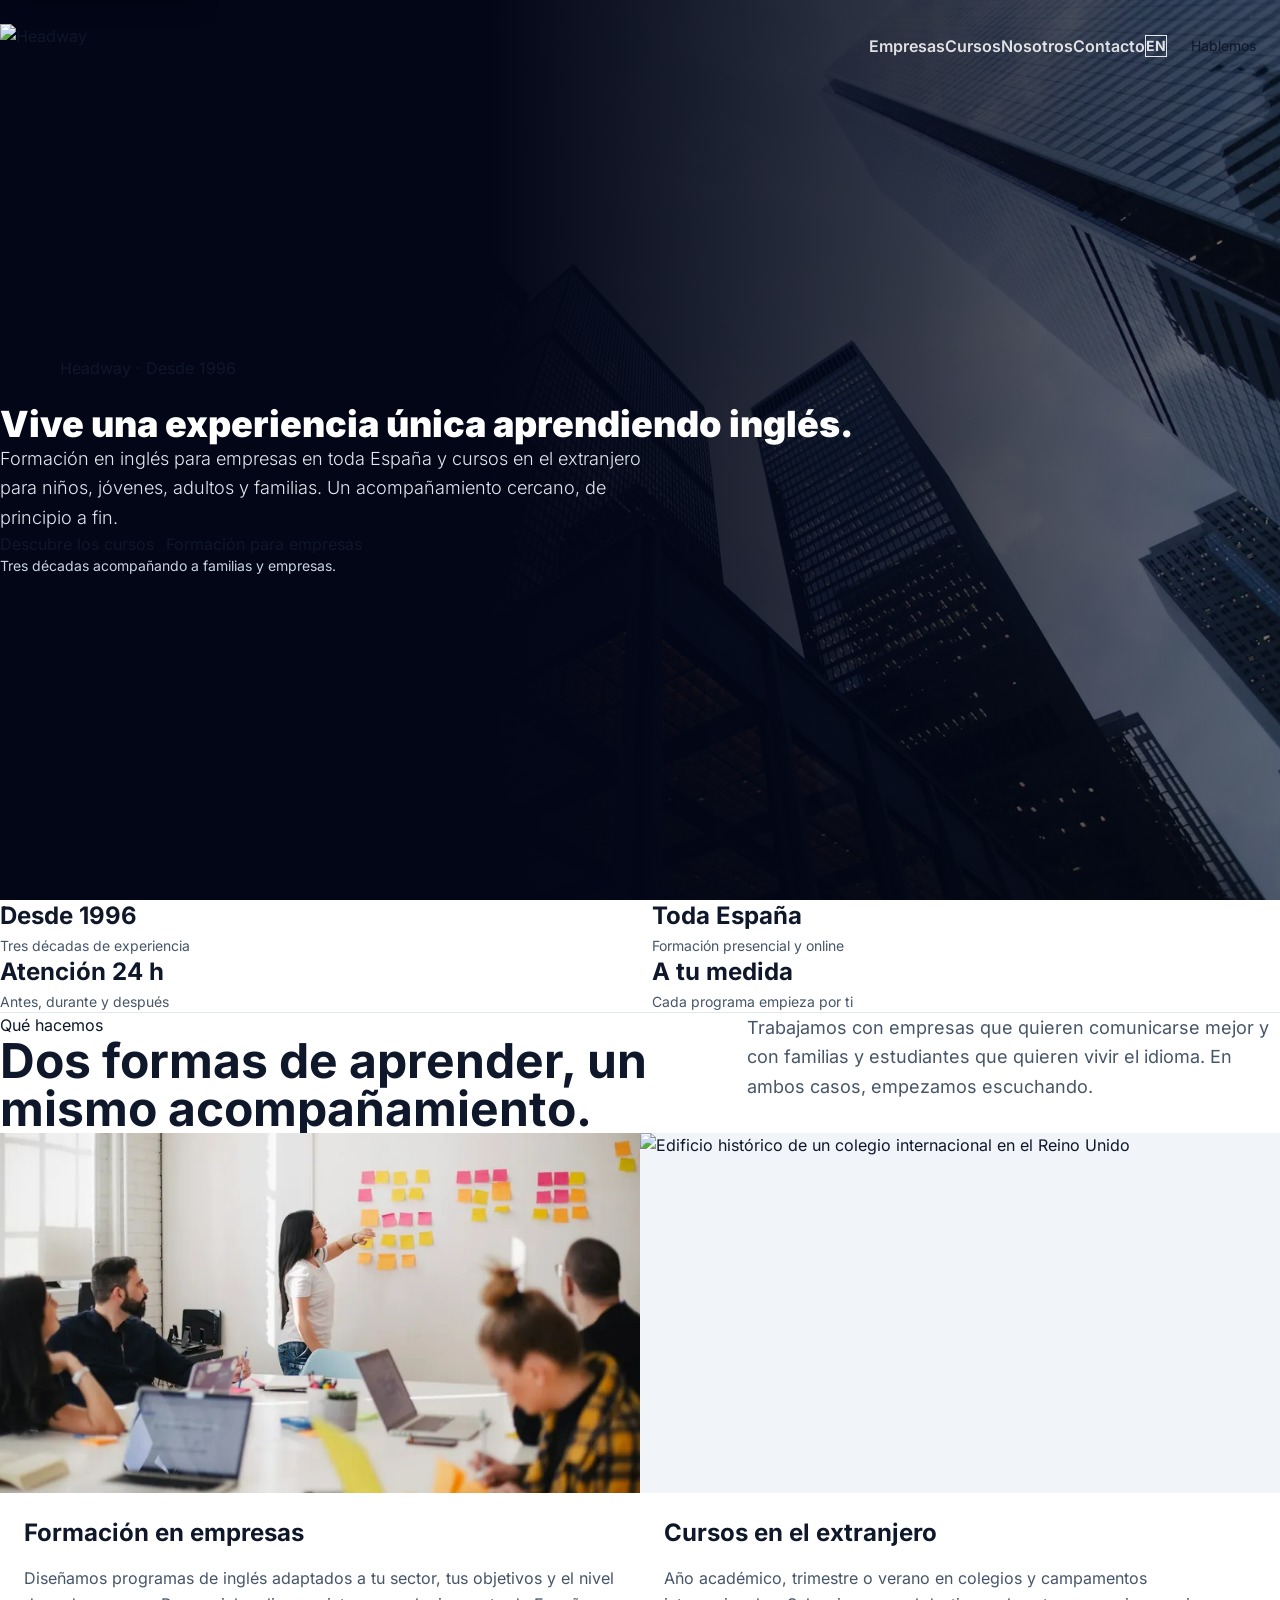
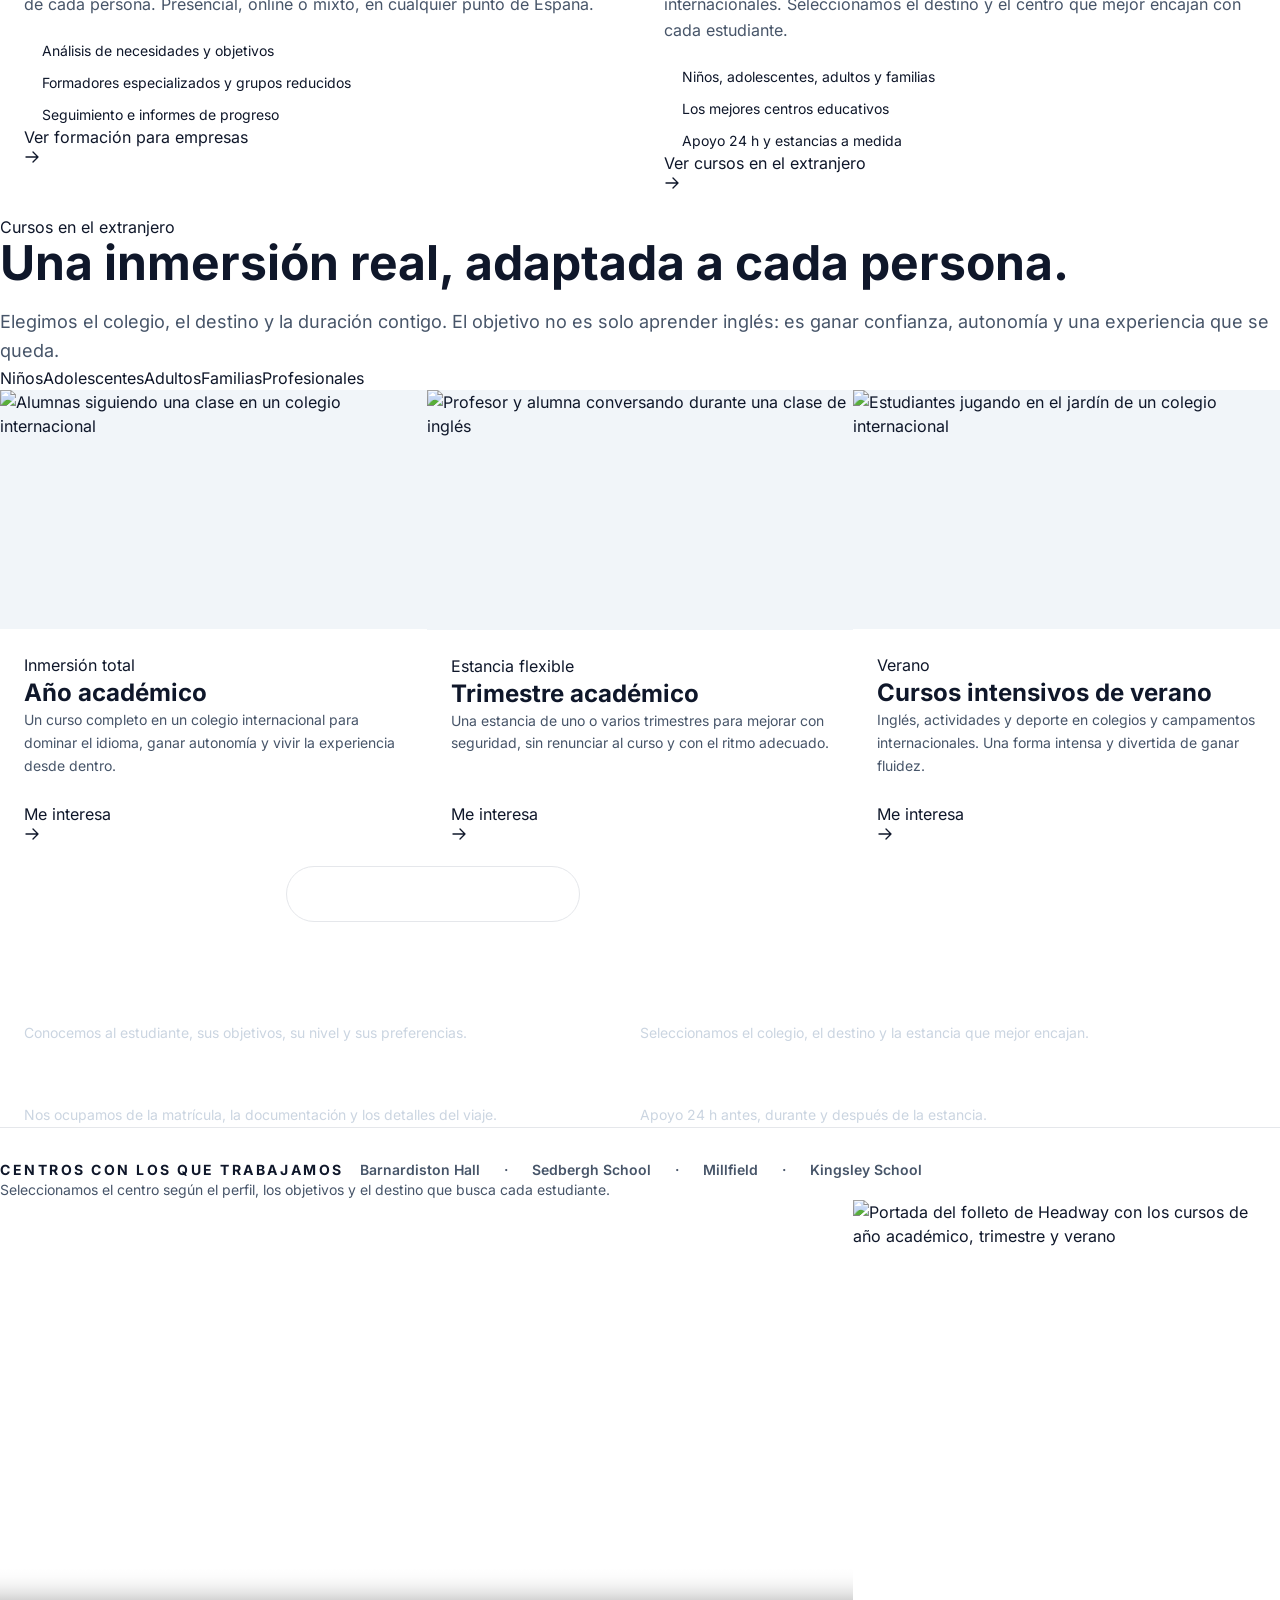
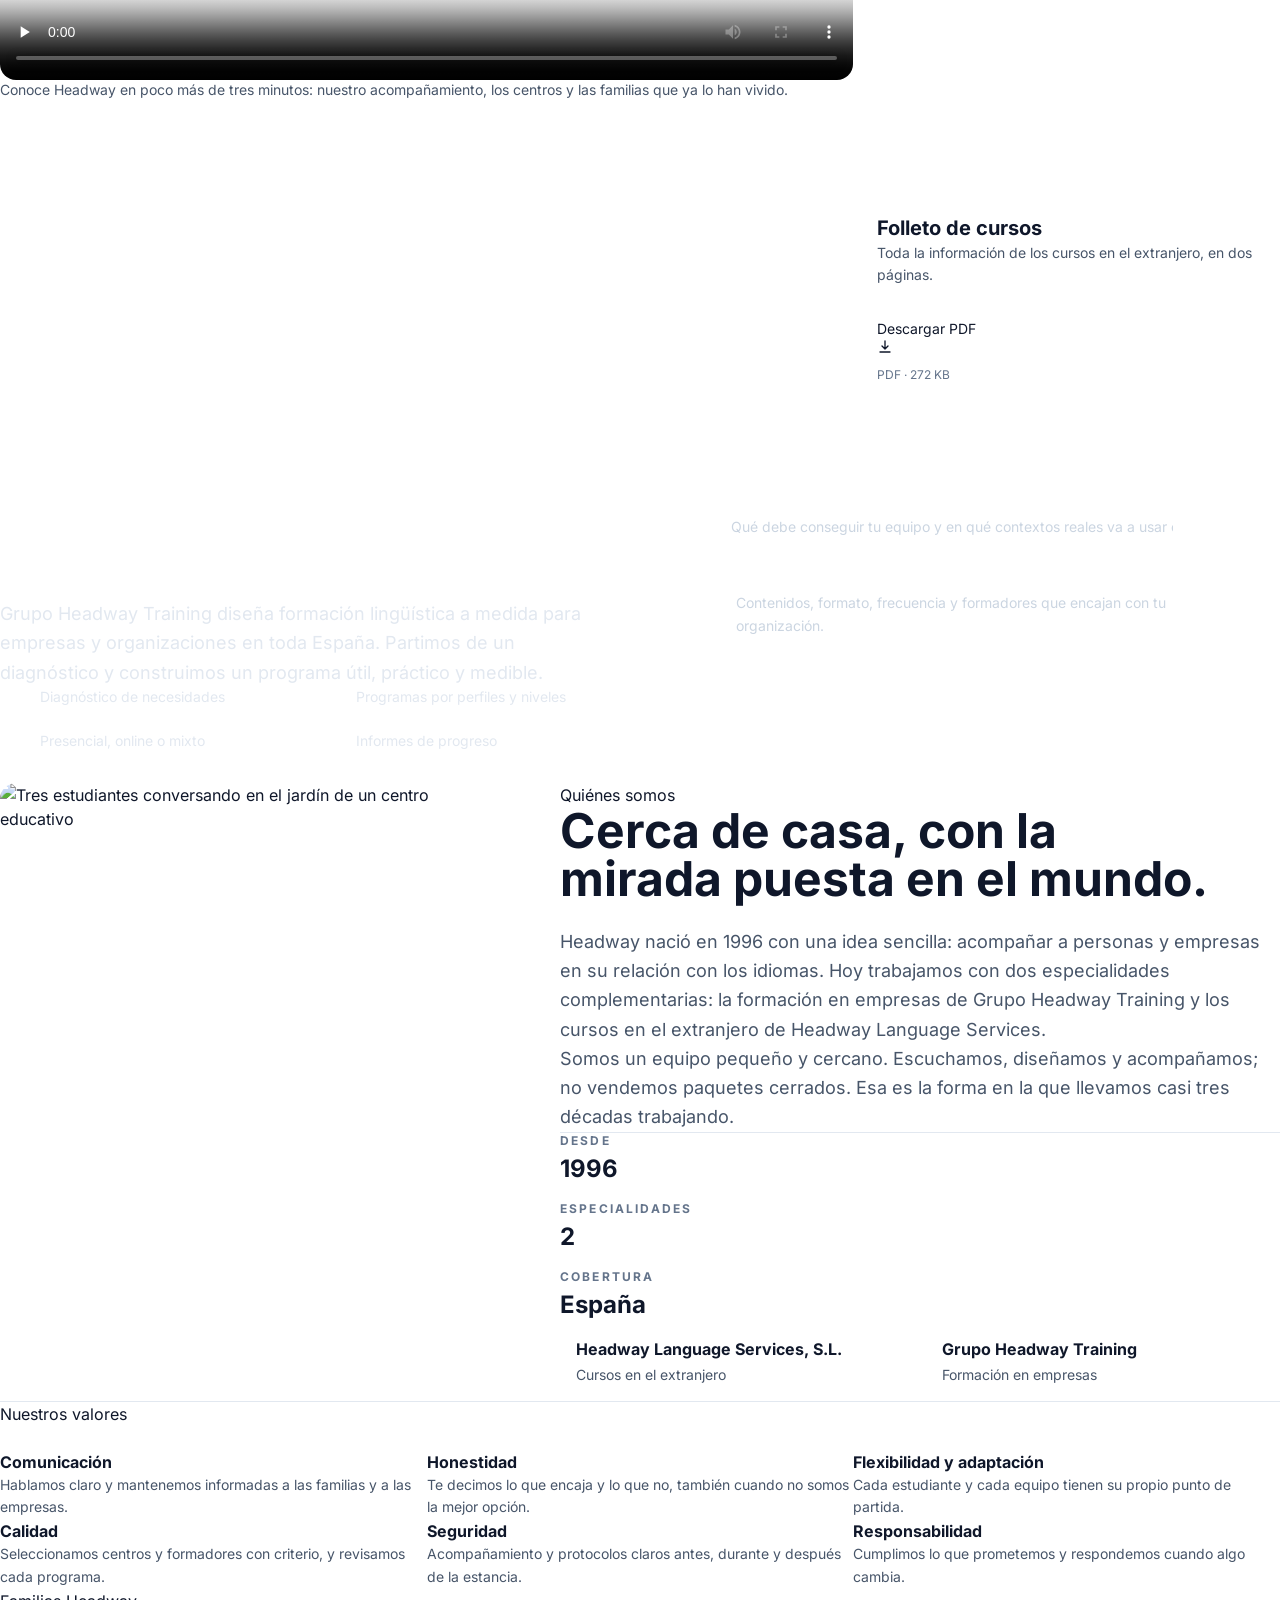
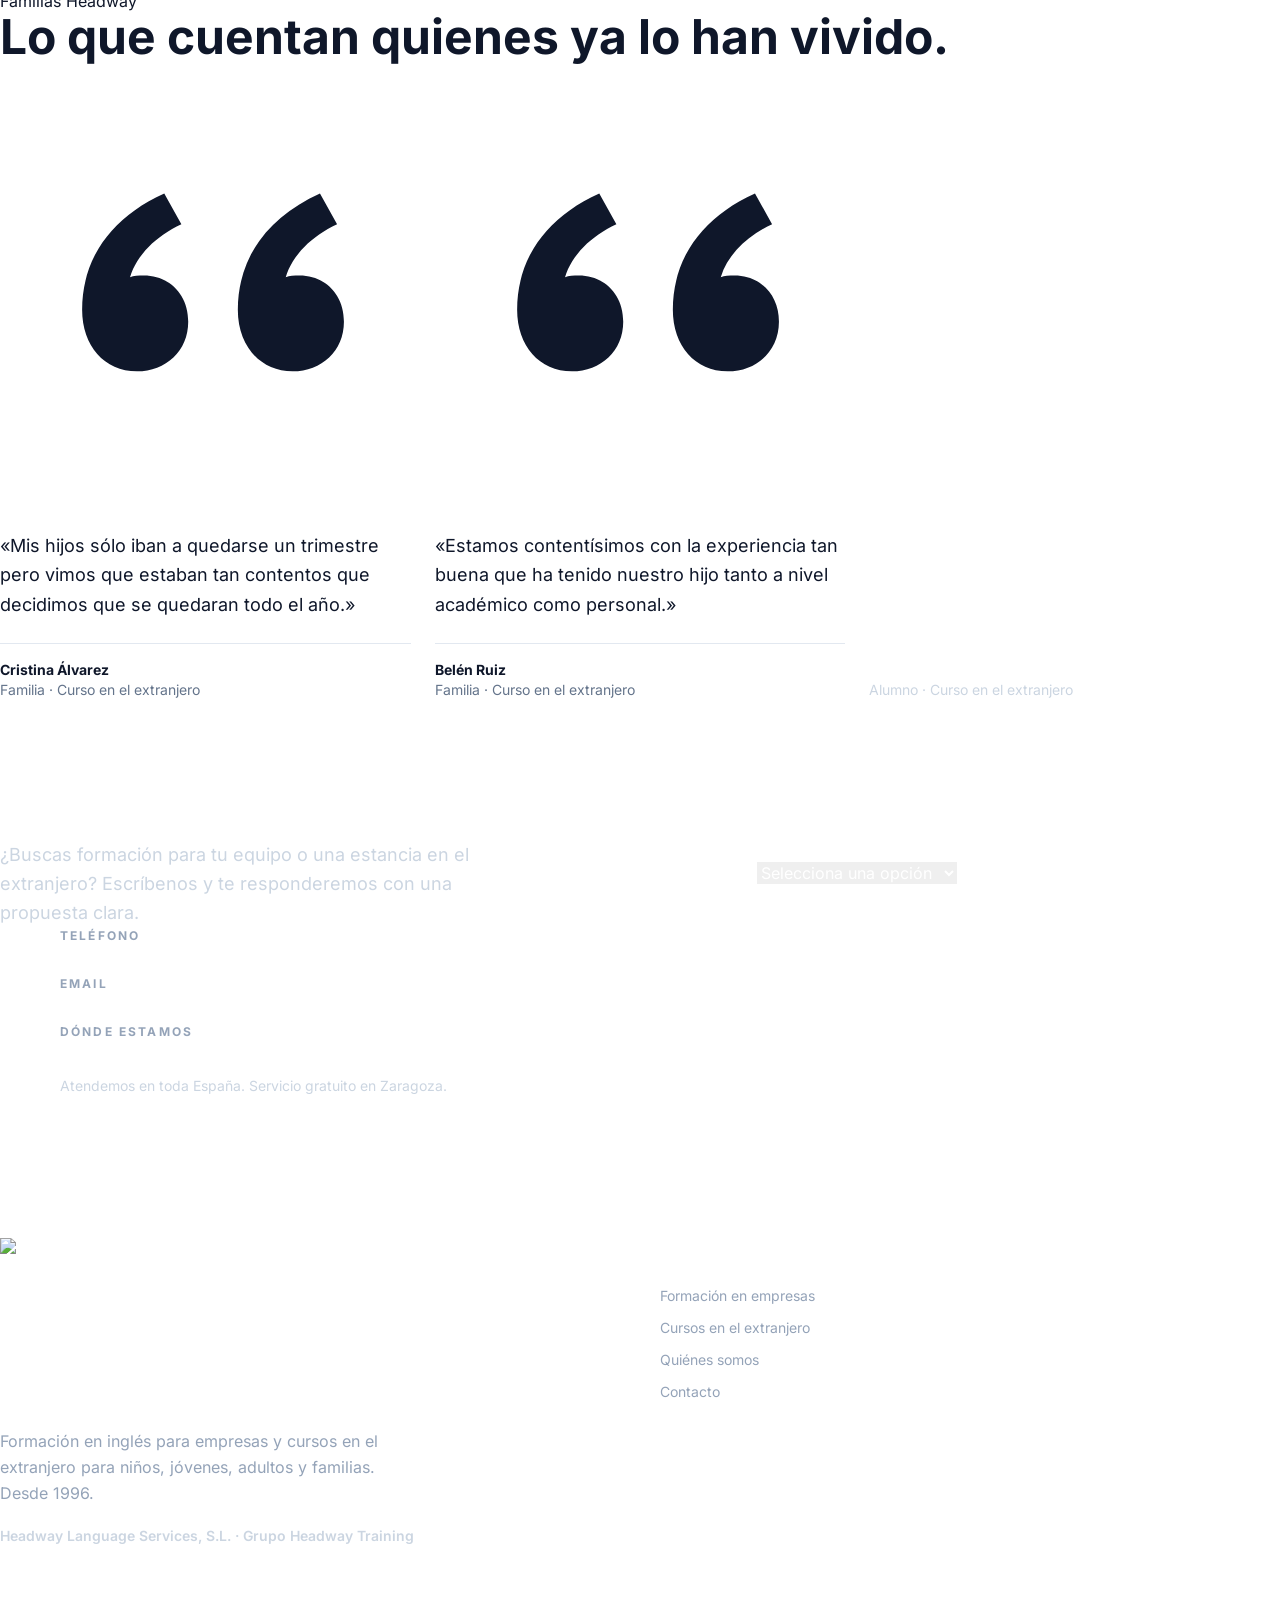
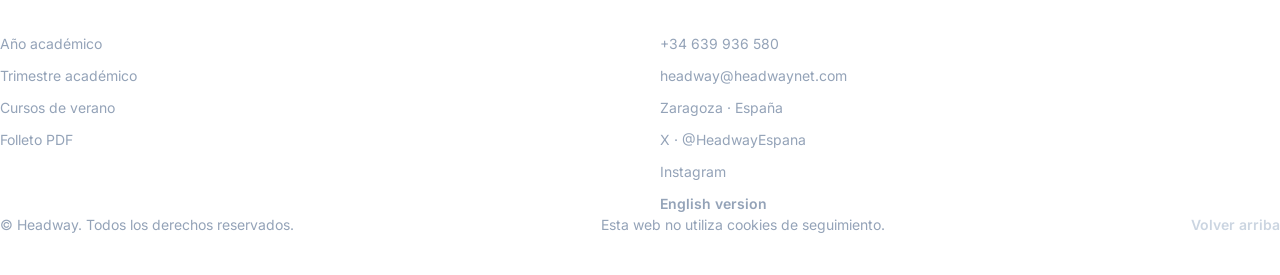
==== commit bdce241d: "Add files via upload" ====
--- a/index.html
+++ b/index.html
@@ -1,21 +1,35 @@
 <!DOCTYPE html>
-<html lang="en">
+<html lang="es">
 <head>
     <meta charset="UTF-8">
     <meta name="viewport" content="width=device-width, initial-scale=1">
-    <title>Headway Language Services | Corporate Language Training, Zaragoza</title>
-    <meta name="description" content="Corporate language training, specialist translation and the ABACUS management platform for international businesses in Zaragoza.">
-    <meta name="theme-color" content="#020617">
+    <title>Headway | Cursos de inglés en el extranjero y formación en empresas</title>
+    <meta name="description" content="Cursos de inglés en el extranjero para niños, jóvenes, adultos y familias, y formación en empresas en toda España. Programas a medida desde 1996.">
+    <meta name="theme-color" content="#2a2969">
     <meta name="color-scheme" content="light">
 
+    <link rel="canonical" href="https://www.headwaynet.com/">
+    <link rel="alternate" hreflang="es" href="https://www.headwaynet.com/">
+    <link rel="alternate" hreflang="en" href="https://www.headwaynet.com/en/">
+    <link rel="alternate" hreflang="x-default" href="https://www.headwaynet.com/">
+
     <meta property="og:type" content="website">
-    <meta property="og:title" content="Headway Language Services | Corporate Language Training, Zaragoza">
-    <meta property="og:description" content="Corporate language training, specialist translation and the ABACUS management platform for international businesses in Zaragoza.">
-    <meta property="og:image" content="assets/img/og-cover.jpg">
-    <meta property="og:locale" content="en_GB">
+    <meta property="og:site_name" content="Headway">
+    <meta property="og:title" content="Headway | Cursos de inglés en el extranjero y formación en empresas">
+    <meta property="og:description" content="Cursos de inglés en el extranjero para niños, jóvenes, adultos y familias, y formación en empresas en toda España. Programas a medida desde 1996.">
+    <meta property="og:url" content="https://www.headwaynet.com/">
+    <meta property="og:image" content="https://www.headwaynet.com/assets/img/og-cover.jpg">
+    <meta property="og:image:width" content="1200">
+    <meta property="og:image:height" content="630">
+    <meta property="og:locale" content="es_ES">
+    <meta property="og:locale:alternate" content="en_GB">
     <meta name="twitter:card" content="summary_large_image">
 
-    <link rel="icon" href="assets/favicon.svg" type="image/svg+xml">
+    <link rel="icon" href="/favicon.ico" sizes="any">
+    <link rel="icon" href="assets/favicon-32.png" sizes="32x32" type="image/png">
+    <link rel="icon" href="assets/favicon.png" sizes="64x64" type="image/png">
+    <link rel="apple-touch-icon" href="assets/apple-touch-icon.png">
+
     <link rel="preload" href="assets/fonts/inter-var-latin.woff2" as="font" type="font/woff2" crossorigin>
     <link rel="preload" href="assets/fonts/playfair-display-var-latin.woff2" as="font" type="font/woff2" crossorigin>
     <link rel="preload" as="image" href="assets/img/hero-1600.jpg" imagesrcset="assets/img/hero-800.webp 800w, assets/img/hero-1200.webp 1200w, assets/img/hero-1600.webp 1600w" imagesizes="100vw" fetchpriority="high">
@@ -24,403 +38,673 @@
     <script type="application/ld+json">
     {
         "@context": "https://schema.org",
-        "@type": "LanguageSchool",
-        "name": "Headway Language Services",
-        "description": "Strategic in-company language training and specialist translation for the international business sector.",
-        "telephone": "+34976221401",
-        "foundingDate": "2001",
-        "address": {
-            "@type": "PostalAddress",
-            "streetAddress": "Calle de Jerónimo Zurita, 8",
-            "postalCode": "50001",
-            "addressLocality": "Zaragoza",
-            "addressRegion": "Aragón",
-            "addressCountry": "ES"
+        "@type": "EducationalOrganization",
+        "name": "Headway",
+        "legalName": "Headway Language Services, S.L.",
+        "url": "https://www.headwaynet.com/",
+        "logo": "https://www.headwaynet.com/assets/img/logo-nav.webp",
+        "description": "Formación en inglés para empresas y cursos en el extranjero para niños, jóvenes, adultos y familias.",
+        "foundingDate": "1996",
+        "email": "headway@headwaynet.com",
+        "telephone": "+34639936580",
+        "areaServed": {
+            "@type": "Country",
+            "name": "España"
         },
-        "areaServed": {
-            "@type": "City",
-            "name": "Zaragoza"
-        }
+        "sameAs": [
+            "https://x.com/HeadwayEspana",
+            "https://www.instagram.com/headwaylanguageservices/"
+        ]
     }
     </script>
 </head>
-<body class="bg-slate-50 text-slate-900">
-
-    <a class="skip-link" href="#main">Skip to content</a>
-
-    <!-- Navigation -->
+<body class="bg-white text-slate-900">
+
+    <a class="skip-link" href="#contenido">Saltar al contenido</a>
+
+    <!-- Navegación -->
     <header>
-        <nav id="navbar" aria-label="Main" class="fixed inset-x-0 top-0 z-50">
-            <div class="nav-scrim pointer-events-none absolute inset-0 -z-10 bg-gradient-to-b from-slate-950/90 via-slate-950/55 to-transparent" aria-hidden="true"></div>
-            <div class="nav-inner max-w-7xl mx-auto px-6 flex justify-between items-center">
-                <!-- Official Gold Logo Area -->
-                <a href="#main" class="flex items-center group">
-                    <div class="relative w-12 h-12 mr-3 transition-transform duration-300 group-hover:scale-105">
-                        <svg viewBox="0 0 100 100" xmlns="http://www.w3.org/2000/svg" aria-hidden="true" focusable="false">
-                            <defs>
-                                <path id="star-path-nav" d="M50 15l1 3h3l-2.5 2 1 3-2.5-2-2.5 2 1-3-2.5-2h3z" />
-                            </defs>
-                            <g class="star-gold">
-                                <use href="#star-path-nav" transform="rotate(0 50 50)" />
-                                <use href="#star-path-nav" transform="rotate(30 50 50)" />
-                                <use href="#star-path-nav" transform="rotate(60 50 50)" />
-                                <use href="#star-path-nav" transform="rotate(90 50 50)" />
-                                <use href="#star-path-nav" transform="rotate(120 50 50)" />
-                                <use href="#star-path-nav" transform="rotate(150 50 50)" />
-                                <use href="#star-path-nav" transform="rotate(180 50 50)" />
-                                <use href="#star-path-nav" transform="rotate(210 50 50)" />
-                                <use href="#star-path-nav" transform="rotate(240 50 50)" />
-                                <use href="#star-path-nav" transform="rotate(270 50 50)" />
-                                <use href="#star-path-nav" transform="rotate(300 50 50)" />
-                                <use href="#star-path-nav" transform="rotate(330 50 50)" />
-                            </g>
-                            <text x="50" y="62" font-family="serif" font-weight="900" font-size="26" fill="#fbbf24" text-anchor="middle" style="letter-spacing: -2px;">HW</text>
-                        </svg>
-                    </div>
-                    <div class="flex flex-col border-l border-white/20 pl-3">
-                        <span class="font-logo text-2xl font-black tracking-tight gold-gradient-text leading-none mb-1">
-                            HEADWAY
-                        </span>
-                        <span class="text-[10px] font-bold tracking-[0.3em] text-[#fbbf24] uppercase leading-none">
-                            Language Services
-                        </span>
-                    </div>
+        <nav id="navbar" aria-label="Principal" class="fixed inset-x-0 top-0 z-50">
+            <div class="nav-scrim pointer-events-none absolute inset-0 -z-10 bg-gradient-to-b from-brand-ink/95 via-brand-ink/65 to-transparent" aria-hidden="true"></div>
+            <div class="nav-inner mx-auto flex max-w-7xl items-center justify-between gap-4 px-5 sm:px-6">
+                <a href="#inicio" class="flex shrink-0 items-center">
+                    <img src="assets/img/logo-nav.webp" width="688" height="170" alt="Headway" class="h-11 w-auto sm:h-12">
+                    <span class="sr-only">— ir al inicio</span>
                 </a>
 
-                <!-- Desktop Nav -->
-                <div class="hidden lg:flex items-center space-x-9">
-                    <a href="#services" class="font-semibold text-white/85 hover:text-[#fbbf24] transition-colors">Services</a>
-                    <a href="#abacus" class="font-semibold text-white/85 hover:text-[#fbbf24] transition-colors">ABACUS</a>
-                    <a href="#about" class="font-semibold text-white/85 hover:text-[#fbbf24] transition-colors">About</a>
-                    <a href="#contact" class="font-semibold text-white/85 hover:text-[#fbbf24] transition-colors">Contact</a>
-                    <a href="#contact" aria-label="Client login — contact us for ABACUS access" class="bg-[#b45309] hover:bg-[#92400e] text-white px-7 py-2.5 rounded-lg font-bold transition-colors shadow-xl shadow-orange-950/40">
-                        Client Login
-                    </a>
-                </div>
-
-                <!-- Mobile Toggle -->
-                <button type="button" class="lg:hidden text-white p-2 -mr-2" id="menu-btn" aria-controls="mobile-menu" aria-expanded="false" aria-label="Open main menu">
-                    <svg id="menu-icon-open" class="w-7 h-7" viewBox="0 0 24 24" fill="none" stroke="currentColor" stroke-width="1.5" stroke-linecap="round" aria-hidden="true" focusable="false">
+                <div class="hidden items-center gap-7 lg:flex">
+                    <a href="#empresas" class="font-semibold text-white/85 transition-colors hover:text-brand-gold">Empresas</a>
+                    <a href="#cursos" class="font-semibold text-white/85 transition-colors hover:text-brand-gold">Cursos</a>
+                    <a href="#nosotros" class="font-semibold text-white/85 transition-colors hover:text-brand-gold">Nosotros</a>
+                    <a href="#contacto" class="font-semibold text-white/85 transition-colors hover:text-brand-gold">Contacto</a>
+                    <a href="en/" hreflang="en" lang="en" class="rounded-md border border-white/30 px-2.5 py-1 text-sm font-bold text-white/85 transition-colors hover:border-brand-gold hover:text-brand-gold" aria-label="View this page in English">EN</a>
+                    <a href="#contacto" class="btn btn-gold px-6 py-2.5 text-sm">Hablemos</a>
+                </div>
+
+                <button type="button" class="p-2 -mr-2 text-white lg:hidden" id="menu-btn" aria-controls="mobile-menu" aria-expanded="false" aria-label="Abrir menú principal" data-label-open="Abrir menú principal" data-label-close="Cerrar menú principal">
+                    <svg id="menu-icon-open" class="h-7 w-7" viewBox="0 0 24 24" fill="none" stroke="currentColor" stroke-width="1.5" stroke-linecap="round" aria-hidden="true" focusable="false">
                         <path d="M3.75 6.75h16.5M3.75 12h16.5m-16.5 5.25h16.5" />
                     </svg>
-                    <svg id="menu-icon-close" class="w-7 h-7" viewBox="0 0 24 24" fill="none" stroke="currentColor" stroke-width="1.5" stroke-linecap="round" aria-hidden="true" focusable="false" hidden>
+                    <svg id="menu-icon-close" class="h-7 w-7" viewBox="0 0 24 24" fill="none" stroke="currentColor" stroke-width="1.5" stroke-linecap="round" aria-hidden="true" focusable="false" hidden>
                         <path d="M6 18 18 6M6 6l12 12" />
                     </svg>
                 </button>
             </div>
 
-            <!-- Mobile Menu -->
-            <div id="mobile-menu" class="lg:hidden border-t border-white/10 bg-slate-950/95 backdrop-blur-md" hidden>
-                <div class="max-w-7xl mx-auto px-6 py-5 flex flex-col">
-                    <a href="#services" class="py-3 font-semibold text-white/90 hover:text-[#fbbf24] transition-colors border-b border-white/5">Services</a>
-                    <a href="#abacus" class="py-3 font-semibold text-white/90 hover:text-[#fbbf24] transition-colors border-b border-white/5">ABACUS</a>
-                    <a href="#about" class="py-3 font-semibold text-white/90 hover:text-[#fbbf24] transition-colors border-b border-white/5">About</a>
-                    <a href="#contact" class="py-3 font-semibold text-white/90 hover:text-[#fbbf24] transition-colors">Contact</a>
-                    <a href="#contact" aria-label="Client login — contact us for ABACUS access" class="mt-4 bg-[#b45309] hover:bg-[#92400e] text-white px-6 py-3 rounded-lg font-bold text-center transition-colors">
-                        Client Login
-                    </a>
+            <div id="mobile-menu" class="border-t border-white/10 bg-brand-ink/98 backdrop-blur-md lg:hidden" hidden>
+                <div class="mx-auto flex max-w-7xl flex-col px-5 py-5 sm:px-6">
+                    <a href="#empresas" class="border-b border-white/10 py-3 font-semibold text-white/90 transition-colors hover:text-brand-gold">Empresas</a>
+                    <a href="#cursos" class="border-b border-white/10 py-3 font-semibold text-white/90 transition-colors hover:text-brand-gold">Cursos en el extranjero</a>
+                    <a href="#nosotros" class="border-b border-white/10 py-3 font-semibold text-white/90 transition-colors hover:text-brand-gold">Nosotros</a>
+                    <a href="#contacto" class="py-3 font-semibold text-white/90 transition-colors hover:text-brand-gold">Contacto</a>
+                    <div class="mt-4 flex items-center gap-3">
+                        <a href="#contacto" class="btn btn-gold flex-1 px-6 py-3 text-sm">Hablemos</a>
+                        <a href="en/" hreflang="en" lang="en" class="rounded-md border border-white/30 px-4 py-3 text-sm font-bold text-white/90 transition-colors hover:border-brand-gold hover:text-brand-gold" aria-label="View this page in English">EN</a>
+                    </div>
                 </div>
             </div>
         </nav>
     </header>
 
-    <main id="main" tabindex="-1">
-        <!-- Hero Section -->
-        <section class="hero relative flex items-center pt-28 pb-20 overflow-hidden bg-slate-950" aria-labelledby="hero-title">
+    <main id="contenido" tabindex="-1">
+
+        <!-- Portada -->
+        <section id="inicio" class="hero relative flex items-center overflow-hidden bg-brand-ink pb-20 pt-28" aria-labelledby="hero-title">
             <div class="absolute inset-0 z-0">
                 <picture>
                     <source type="image/webp" srcset="assets/img/hero-800.webp 800w, assets/img/hero-1200.webp 1200w, assets/img/hero-1600.webp 1600w" sizes="100vw">
-                    <img
-                        src="assets/img/hero-1600.jpg"
-                        width="1600"
-                        height="1066"
-                        alt=""
-                        fetchpriority="high"
-                        decoding="async"
-                        class="w-full h-full object-cover object-center"
-                    >
+                    <img src="assets/img/hero-1600.jpg" width="1600" height="900" alt="" fetchpriority="high" decoding="async" class="h-full w-full object-cover object-center">
                 </picture>
-                <div class="absolute inset-0 hero-gradient z-10"></div>
-            </div>
-
-            <div class="relative z-10 max-w-7xl mx-auto px-6 w-full">
-                <div class="max-w-2xl">
-                    <div class="flex items-center space-x-2 mb-6">
-                        <span class="w-12 h-0.5 bg-[#fbbf24]" aria-hidden="true"></span>
-                        <span class="text-[#fbbf24] font-bold tracking-[0.3em] uppercase text-xs">
-                            Corporate Excellence
-                        </span>
-                    </div>
-                    <h1 id="hero-title" class="font-logo text-5xl sm:text-6xl md:text-8xl font-black text-white leading-tight mb-8 text-balance">
-                        Defining <span class="gold-gradient-text">Global</span> Reach.
+                <div class="hero-gradient absolute inset-0 z-10"></div>
+            </div>
+
+            <div class="relative z-10 mx-auto w-full max-w-7xl px-5 sm:px-6">
+                <div class="max-w-3xl">
+                    <div class="mb-6 flex items-center gap-3">
+                        <span class="h-0.5 w-12 bg-brand-gold" aria-hidden="true"></span>
+                        <span class="eyebrow text-brand-gold">Headway · Desde 1996</span>
+                    </div>
+                    <h1 id="hero-title" class="font-display text-4xl font-black leading-[1.05] text-white text-balance sm:text-5xl md:text-6xl lg:text-7xl">
+                        Vive una <span class="text-brand-gold">experiencia única</span> aprendiendo inglés.
                     </h1>
-                    <p class="text-xl text-slate-300 mb-10 leading-relaxed max-w-xl font-light">
-                        Strategic in-company language training and specialized translation services for the international business sector.
+                    <p class="mt-7 max-w-2xl text-lg font-light leading-relaxed text-slate-200 sm:text-xl">
+                        Formación en inglés para empresas en toda España y cursos en el extranjero para niños, jóvenes, adultos y familias. Un acompañamiento cercano, de principio a fin.
                     </p>
-                    <div class="flex flex-col sm:flex-row gap-5">
-                        <a href="#services" class="bg-[#b45309] hover:bg-[#92400e] text-white px-10 py-4 rounded-lg font-bold text-lg flex items-center justify-center transition-colors shadow-2xl shadow-orange-950/20">
-                            Our Programs
+                    <div class="mt-9 flex flex-col gap-3 sm:flex-row sm:gap-4">
+                        <a href="#cursos" class="btn btn-gold">Descubre los cursos</a>
+                        <a href="#empresas" class="btn btn-ghost">Formación para empresas</a>
+                    </div>
+                    <p class="mt-8 text-sm font-medium text-slate-300">Tres décadas acompañando a familias y empresas.</p>
+                </div>
+            </div>
+        </section>
+
+        <!-- Datos de confianza -->
+        <section class="border-b border-slate-200 bg-white" aria-label="Headway en breve">
+            <div class="mx-auto grid max-w-7xl grid-cols-2 gap-x-6 gap-y-8 px-5 py-10 sm:px-6 lg:grid-cols-4 lg:py-12">
+                <div class="border-l-2 border-brand-gold pl-4">
+                    <p class="font-display text-2xl font-bold text-brand-navy">Desde 1996</p>
+                    <p class="mt-1 text-sm text-slate-600">Tres décadas de experiencia</p>
+                </div>
+                <div class="border-l-2 border-brand-gold pl-4">
+                    <p class="font-display text-2xl font-bold text-brand-navy">Toda España</p>
+                    <p class="mt-1 text-sm text-slate-600">Formación presencial y online</p>
+                </div>
+                <div class="border-l-2 border-brand-gold pl-4">
+                    <p class="font-display text-2xl font-bold text-brand-navy">Atención 24 h</p>
+                    <p class="mt-1 text-sm text-slate-600">Antes, durante y después</p>
+                </div>
+                <div class="border-l-2 border-brand-gold pl-4">
+                    <p class="font-display text-2xl font-bold text-brand-navy">A tu medida</p>
+                    <p class="mt-1 text-sm text-slate-600">Cada programa empieza por ti</p>
+                </div>
+            </div>
+        </section>
+
+        <!-- Dos servicios -->
+        <section id="servicios" class="bg-white py-20 md:py-28" aria-labelledby="servicios-title">
+            <div class="mx-auto max-w-7xl px-5 sm:px-6">
+                <div class="grid gap-8 lg:grid-cols-12 lg:items-end">
+                    <div class="lg:col-span-7">
+                        <p class="eyebrow text-brand-goldDeep">Qué hacemos</p>
+                        <h2 id="servicios-title" class="mt-3 font-display text-3xl font-bold leading-tight text-brand-navy text-balance sm:text-4xl md:text-5xl">
+                            Dos formas de aprender, un mismo acompañamiento.
+                        </h2>
+                    </div>
+                    <div class="lg:col-span-5">
+                        <p class="text-lg leading-relaxed text-slate-600">
+                            Trabajamos con empresas que quieren comunicarse mejor y con familias y estudiantes que quieren vivir el idioma. En ambos casos, empezamos escuchando.
+                        </p>
+                    </div>
+                </div>
+
+                <div class="mt-12 grid gap-8 lg:mt-16 lg:grid-cols-2">
+                    <article class="card group flex flex-col overflow-hidden">
+                        <div class="relative aspect-video overflow-hidden bg-slate-100">
+                            <picture>
+                                <source type="image/webp" srcset="assets/img/training-400.webp 400w, assets/img/training-800.webp 800w" sizes="(min-width: 1024px) 50vw, 100vw">
+                                <img src="assets/img/training-800.jpg" width="800" height="533" loading="lazy" decoding="async" alt="Equipo de empresa trabajando en una sesión de formación en inglés" class="img-zoom h-full w-full object-cover">
+                            </picture>
+                            <span class="absolute left-5 top-5 chip-light">Para empresas</span>
+                        </div>
+                        <div class="flex flex-1 flex-col p-6 sm:p-8">
+                            <h3 class="font-display text-2xl font-bold text-brand-navy sm:text-3xl">Formación en empresas</h3>
+                            <p class="mt-4 leading-relaxed text-slate-600">
+                                Diseñamos programas de inglés adaptados a tu sector, tus objetivos y el nivel de cada persona. Presencial, online o mixto, en cualquier punto de España.
+                            </p>
+                            <ul class="mt-6 space-y-3 text-sm text-slate-700">
+                                <li class="flex gap-3"><span class="mt-1.5 h-1.5 w-1.5 shrink-0 rounded-full bg-brand-goldDeep" aria-hidden="true"></span>Análisis de necesidades y objetivos</li>
+                                <li class="flex gap-3"><span class="mt-1.5 h-1.5 w-1.5 shrink-0 rounded-full bg-brand-goldDeep" aria-hidden="true"></span>Formadores especializados y grupos reducidos</li>
+                                <li class="flex gap-3"><span class="mt-1.5 h-1.5 w-1.5 shrink-0 rounded-full bg-brand-goldDeep" aria-hidden="true"></span>Seguimiento e informes de progreso</li>
+                            </ul>
+                            <div class="mt-8 pt-2">
+                                <a href="#empresas" class="link-arrow">
+                                    Ver formación para empresas
+                                    <svg class="h-4 w-4" viewBox="0 0 24 24" fill="none" stroke="currentColor" stroke-width="2" stroke-linecap="round" stroke-linejoin="round" aria-hidden="true" focusable="false"><path d="M13.5 4.5 21 12m0 0-7.5 7.5M21 12H3" /></svg>
+                                </a>
+                            </div>
+                        </div>
+                    </article>
+
+                    <article class="card group flex flex-col overflow-hidden">
+                        <div class="relative aspect-video overflow-hidden bg-slate-100">
+                            <picture>
+                                <source type="image/webp" srcset="assets/img/course-abroad-400.webp 400w, assets/img/course-abroad-800.webp 800w" sizes="(min-width: 1024px) 50vw, 100vw">
+                                <img src="assets/img/course-abroad-800.jpg" width="800" height="450" loading="lazy" decoding="async" alt="Edificio histórico de un colegio internacional en el Reino Unido" class="img-zoom h-full w-full object-cover">
+                            </picture>
+                            <span class="absolute left-5 top-5 chip-light">Para familias y estudiantes</span>
+                        </div>
+                        <div class="flex flex-1 flex-col p-6 sm:p-8">
+                            <h3 class="font-display text-2xl font-bold text-brand-navy sm:text-3xl">Cursos en el extranjero</h3>
+                            <p class="mt-4 leading-relaxed text-slate-600">
+                                Año académico, trimestre o verano en colegios y campamentos internacionales. Seleccionamos el destino y el centro que mejor encajan con cada estudiante.
+                            </p>
+                            <ul class="mt-6 space-y-3 text-sm text-slate-700">
+                                <li class="flex gap-3"><span class="mt-1.5 h-1.5 w-1.5 shrink-0 rounded-full bg-brand-goldDeep" aria-hidden="true"></span>Niños, adolescentes, adultos y familias</li>
+                                <li class="flex gap-3"><span class="mt-1.5 h-1.5 w-1.5 shrink-0 rounded-full bg-brand-goldDeep" aria-hidden="true"></span>Los mejores centros educativos</li>
+                                <li class="flex gap-3"><span class="mt-1.5 h-1.5 w-1.5 shrink-0 rounded-full bg-brand-goldDeep" aria-hidden="true"></span>Apoyo 24 h y estancias a medida</li>
+                            </ul>
+                            <div class="mt-8 pt-2">
+                                <a href="#cursos" class="link-arrow">
+                                    Ver cursos en el extranjero
+                                    <svg class="h-4 w-4" viewBox="0 0 24 24" fill="none" stroke="currentColor" stroke-width="2" stroke-linecap="round" stroke-linejoin="round" aria-hidden="true" focusable="false"><path d="M13.5 4.5 21 12m0 0-7.5 7.5M21 12H3" /></svg>
+                                </a>
+                            </div>
+                        </div>
+                    </article>
+                </div>
+            </div>
+        </section>
+
+        <!-- Cursos en el extranjero -->
+        <section id="cursos" class="bg-brand-cream py-20 md:py-28" aria-labelledby="cursos-title">
+            <div class="mx-auto max-w-7xl px-5 sm:px-6">
+                <div class="max-w-3xl">
+                    <p class="eyebrow text-brand-goldDeep">Cursos en el extranjero</p>
+                    <h2 id="cursos-title" class="mt-3 font-display text-3xl font-bold leading-tight text-brand-navy text-balance sm:text-4xl md:text-5xl">
+                        Una inmersión real, adaptada a cada persona.
+                    </h2>
+                    <p class="mt-5 text-lg leading-relaxed text-slate-600">
+                        Elegimos el colegio, el destino y la duración contigo. El objetivo no es solo aprender inglés: es ganar confianza, autonomía y una experiencia que se queda.
+                    </p>
+                </div>
+
+                <ul class="mt-8 flex flex-wrap gap-2.5" aria-label="A quién van dirigidos los cursos">
+                    <li class="chip-light">Niños</li>
+                    <li class="chip-light">Adolescentes</li>
+                    <li class="chip-light">Adultos</li>
+                    <li class="chip-light">Familias</li>
+                    <li class="chip-light">Profesionales</li>
+                </ul>
+
+                <div class="mt-12 grid gap-7 md:grid-cols-3">
+                    <article class="card group flex flex-col overflow-hidden">
+                        <div class="aspect-video overflow-hidden bg-slate-100">
+                            <picture>
+                                <source type="image/webp" srcset="assets/img/course-year-400.webp 400w, assets/img/course-year-800.webp 800w" sizes="(min-width: 768px) 33vw, 100vw">
+                                <img src="assets/img/course-year-800.jpg" width="800" height="450" loading="lazy" decoding="async" alt="Alumnas siguiendo una clase en un colegio internacional" class="img-zoom h-full w-full object-cover">
+                            </picture>
+                        </div>
+                        <div class="flex flex-1 flex-col p-6">
+                            <p class="eyebrow text-brand-goldDeep">Inmersión total</p>
+                            <h3 class="mt-3 font-display text-2xl font-bold text-brand-navy">Año académico</h3>
+                            <p class="mt-3 flex-1 text-sm leading-relaxed text-slate-600">
+                                Un curso completo en un colegio internacional para dominar el idioma, ganar autonomía y vivir la experiencia desde dentro.
+                            </p>
+                            <a href="#contacto" class="link-arrow mt-6">
+                                Me interesa
+                                <svg class="h-4 w-4" viewBox="0 0 24 24" fill="none" stroke="currentColor" stroke-width="2" stroke-linecap="round" stroke-linejoin="round" aria-hidden="true" focusable="false"><path d="M13.5 4.5 21 12m0 0-7.5 7.5M21 12H3" /></svg>
+                            </a>
+                        </div>
+                    </article>
+
+                    <article class="card group flex flex-col overflow-hidden">
+                        <div class="aspect-video overflow-hidden bg-slate-100">
+                            <picture>
+                                <source type="image/webp" srcset="assets/img/course-term-400.webp 400w, assets/img/course-term-800.webp 800w" sizes="(min-width: 768px) 33vw, 100vw">
+                                <img src="assets/img/course-term-800.jpg" width="800" height="450" loading="lazy" decoding="async" alt="Profesor y alumna conversando durante una clase de inglés" class="img-zoom h-full w-full object-cover">
+                            </picture>
+                        </div>
+                        <div class="flex flex-1 flex-col p-6">
+                            <p class="eyebrow text-brand-goldDeep">Estancia flexible</p>
+                            <h3 class="mt-3 font-display text-2xl font-bold text-brand-navy">Trimestre académico</h3>
+                            <p class="mt-3 flex-1 text-sm leading-relaxed text-slate-600">
+                                Una estancia de uno o varios trimestres para mejorar con seguridad, sin renunciar al curso y con el ritmo adecuado.
+                            </p>
+                            <a href="#contacto" class="link-arrow mt-6">
+                                Me interesa
+                                <svg class="h-4 w-4" viewBox="0 0 24 24" fill="none" stroke="currentColor" stroke-width="2" stroke-linecap="round" stroke-linejoin="round" aria-hidden="true" focusable="false"><path d="M13.5 4.5 21 12m0 0-7.5 7.5M21 12H3" /></svg>
+                            </a>
+                        </div>
+                    </article>
+
+                    <article class="card group flex flex-col overflow-hidden">
+                        <div class="aspect-video overflow-hidden bg-slate-100">
+                            <picture>
+                                <source type="image/webp" srcset="assets/img/course-summer-400.webp 400w, assets/img/course-summer-800.webp 800w" sizes="(min-width: 768px) 33vw, 100vw">
+                                <img src="assets/img/course-summer-800.jpg" width="800" height="450" loading="lazy" decoding="async" alt="Estudiantes jugando en el jardín de un colegio internacional" class="img-zoom h-full w-full object-cover">
+                            </picture>
+                        </div>
+                        <div class="flex flex-1 flex-col p-6">
+                            <p class="eyebrow text-brand-goldDeep">Verano</p>
+                            <h3 class="mt-3 font-display text-2xl font-bold text-brand-navy">Cursos intensivos de verano</h3>
+                            <p class="mt-3 flex-1 text-sm leading-relaxed text-slate-600">
+                                Inglés, actividades y deporte en colegios y campamentos internacionales. Una forma intensa y divertida de ganar fluidez.
+                            </p>
+                            <a href="#contacto" class="link-arrow mt-6">
+                                Me interesa
+                                <svg class="h-4 w-4" viewBox="0 0 24 24" fill="none" stroke="currentColor" stroke-width="2" stroke-linecap="round" stroke-linejoin="round" aria-hidden="true" focusable="false"><path d="M13.5 4.5 21 12m0 0-7.5 7.5M21 12H3" /></svg>
+                            </a>
+                        </div>
+                    </article>
+                </div>
+
+                <!-- Proceso -->
+                <div class="mt-16 rounded-3xl bg-brand-navy px-6 py-10 text-white sm:px-10 lg:mt-20 lg:px-12 lg:py-12">
+                    <div class="flex flex-col gap-4 sm:flex-row sm:items-end sm:justify-between">
+                        <div>
+                            <p class="eyebrow text-brand-gold">Cómo trabajamos</p>
+                            <h3 class="mt-3 font-display text-2xl font-bold sm:text-3xl">Así te acompañamos</h3>
+                        </div>
+                        <p class="inline-flex w-fit items-center gap-2 rounded-full border border-brand-gold/40 px-4 py-2 text-sm font-semibold text-brand-gold">
+                            <svg class="h-4 w-4" viewBox="0 0 24 24" fill="none" stroke="currentColor" stroke-width="2" stroke-linecap="round" stroke-linejoin="round" aria-hidden="true" focusable="false"><path d="m4.5 12.75 6 6 9-13.5" /></svg>
+                            Servicio único y gratuito en Zaragoza
+                        </p>
+                    </div>
+
+                    <ol class="mt-10 grid gap-8 sm:grid-cols-2 lg:grid-cols-4">
+                        <li>
+                            <span class="font-display text-3xl font-bold text-brand-gold">01</span>
+                            <h4 class="mt-3 font-bold">Escuchamos</h4>
+                            <p class="mt-2 text-sm leading-relaxed text-slate-300">Conocemos al estudiante, sus objetivos, su nivel y sus preferencias.</p>
+                        </li>
+                        <li>
+                            <span class="font-display text-3xl font-bold text-brand-gold">02</span>
+                            <h4 class="mt-3 font-bold">Diseñamos</h4>
+                            <p class="mt-2 text-sm leading-relaxed text-slate-300">Seleccionamos el colegio, el destino y la estancia que mejor encajan.</p>
+                        </li>
+                        <li>
+                            <span class="font-display text-3xl font-bold text-brand-gold">03</span>
+                            <h4 class="mt-3 font-bold">Preparamos</h4>
+                            <p class="mt-2 text-sm leading-relaxed text-slate-300">Nos ocupamos de la matrícula, la documentación y los detalles del viaje.</p>
+                        </li>
+                        <li>
+                            <span class="font-display text-3xl font-bold text-brand-gold">04</span>
+                            <h4 class="mt-3 font-bold">Acompañamos</h4>
+                            <p class="mt-2 text-sm leading-relaxed text-slate-300">Apoyo 24 h antes, durante y después de la estancia.</p>
+                        </li>
+                    </ol>
+                </div>
+
+                <!-- Colegios -->
+                <div class="mt-12 flex flex-col gap-4 border-t border-brand-navy/15 pt-8 sm:flex-row sm:items-center sm:justify-between">
+                    <p class="text-sm font-bold uppercase tracking-[0.18em] text-brand-navy">Centros con los que trabajamos</p>
+                    <ul class="flex flex-wrap items-center gap-x-6 gap-y-2 text-sm font-semibold text-slate-600" aria-label="Colegios internacionales">
+                        <li>Barnardiston Hall</li>
+                        <li aria-hidden="true" class="text-brand-goldDeep">·</li>
+                        <li>Sedbergh School</li>
+                        <li aria-hidden="true" class="text-brand-goldDeep">·</li>
+                        <li>Millfield</li>
+                        <li aria-hidden="true" class="text-brand-goldDeep">·</li>
+                        <li>Kingsley School</li>
+                    </ul>
+                </div>
+                <p class="mt-3 text-sm text-slate-600">Seleccionamos el centro según el perfil, los objetivos y el destino que busca cada estudiante.</p>
+
+                <!-- Vídeo y folleto -->
+                <div class="mt-14 grid gap-7 lg:grid-cols-3">
+                    <div class="lg:col-span-2">
+                        <div class="overflow-hidden rounded-2xl bg-brand-ink shadow-card">
+                            <video class="aspect-video w-full" controls preload="none" playsinline width="1280" height="720" poster="assets/img/video-poster.webp">
+                                <source src="assets/video/headway-promo-720.mp4" type="video/mp4">
+                                Tu navegador no admite vídeo.
+                                <a href="assets/video/headway-promo-720.mp4" class="text-brand-gold underline">Descarga el vídeo</a>.
+                            </video>
+                        </div>
+                        <p class="mt-3 text-sm text-slate-600">Conoce Headway en poco más de tres minutos: nuestro acompañamiento, los centros y las familias que ya lo han vivido.</p>
+                    </div>
+
+                    <div class="card flex flex-col overflow-hidden">
+                        <img src="assets/img/brochure-cover.webp" width="480" height="663" loading="lazy" decoding="async" alt="Portada del folleto de Headway con los cursos de año académico, trimestre y verano" class="h-44 w-full object-cover object-top">
+                        <div class="flex flex-1 flex-col p-6">
+                            <h3 class="font-display text-xl font-bold text-brand-navy">Folleto de cursos</h3>
+                            <p class="mt-2 flex-1 text-sm leading-relaxed text-slate-600">Toda la información de los cursos en el extranjero, en dos páginas.</p>
+                            <a href="assets/docs/headway-folleto-2024.pdf" class="btn btn-outline mt-5 px-5 py-3 text-sm" target="_blank" rel="noopener" download>
+                                Descargar PDF
+                                <span class="sr-only">(se abre en una pestaña nueva)</span>
+                                <svg class="h-4 w-4" viewBox="0 0 24 24" fill="none" stroke="currentColor" stroke-width="2" stroke-linecap="round" stroke-linejoin="round" aria-hidden="true" focusable="false"><path d="M12 3v12m0 0 4.5-4.5M12 15l-4.5-4.5M4.5 19.5h15" /></svg>
+                            </a>
+                            <p class="mt-2 text-xs text-slate-500">PDF · 272 KB</p>
+                        </div>
+                    </div>
+                </div>
+            </div>
+        </section>
+
+        <!-- Empresas -->
+        <section id="empresas" class="bg-brand-navy py-20 text-white md:py-28" aria-labelledby="empresas-title">
+            <div class="mx-auto grid max-w-7xl gap-12 px-5 sm:px-6 lg:grid-cols-2 lg:items-center lg:gap-20">
+                <div>
+                    <p class="eyebrow text-brand-gold">Formación en empresas</p>
+                    <h2 id="empresas-title" class="mt-3 font-display text-3xl font-bold leading-tight text-balance sm:text-4xl md:text-5xl">
+                        El inglés que tu equipo necesita, donde lo necesita.
+                    </h2>
+                    <p class="mt-6 text-lg leading-relaxed text-slate-200">
+                        Grupo Headway Training diseña formación lingüística a medida para empresas y organizaciones en toda España. Partimos de un diagnóstico y construimos un programa útil, práctico y medible.
+                    </p>
+
+                    <ul class="mt-9 grid gap-4 sm:grid-cols-2">
+                        <li class="flex gap-3"><span class="mt-0.5 flex h-7 w-7 shrink-0 items-center justify-center rounded-full bg-brand-gold/15 text-brand-gold"><svg class="h-4 w-4" viewBox="0 0 24 24" fill="none" stroke="currentColor" stroke-width="2" stroke-linecap="round" stroke-linejoin="round" aria-hidden="true" focusable="false"><path d="m4.5 12.75 6 6 9-13.5" /></svg></span><span class="text-sm text-slate-200">Diagnóstico de necesidades</span></li>
+                        <li class="flex gap-3"><span class="mt-0.5 flex h-7 w-7 shrink-0 items-center justify-center rounded-full bg-brand-gold/15 text-brand-gold"><svg class="h-4 w-4" viewBox="0 0 24 24" fill="none" stroke="currentColor" stroke-width="2" stroke-linecap="round" stroke-linejoin="round" aria-hidden="true" focusable="false"><path d="m4.5 12.75 6 6 9-13.5" /></svg></span><span class="text-sm text-slate-200">Programas por perfiles y niveles</span></li>
+                        <li class="flex gap-3"><span class="mt-0.5 flex h-7 w-7 shrink-0 items-center justify-center rounded-full bg-brand-gold/15 text-brand-gold"><svg class="h-4 w-4" viewBox="0 0 24 24" fill="none" stroke="currentColor" stroke-width="2" stroke-linecap="round" stroke-linejoin="round" aria-hidden="true" focusable="false"><path d="m4.5 12.75 6 6 9-13.5" /></svg></span><span class="text-sm text-slate-200">Presencial, online o mixto</span></li>
+                        <li class="flex gap-3"><span class="mt-0.5 flex h-7 w-7 shrink-0 items-center justify-center rounded-full bg-brand-gold/15 text-brand-gold"><svg class="h-4 w-4" viewBox="0 0 24 24" fill="none" stroke="currentColor" stroke-width="2" stroke-linecap="round" stroke-linejoin="round" aria-hidden="true" focusable="false"><path d="m4.5 12.75 6 6 9-13.5" /></svg></span><span class="text-sm text-slate-200">Informes de progreso</span></li>
+                    </ul>
+
+                    <div class="mt-9">
+                        <a href="#contacto" class="btn btn-gold">Solicitar una propuesta</a>
+                    </div>
+                </div>
+
+                <div class="rounded-3xl border border-white/15 bg-white/5 p-6 backdrop-blur-sm sm:p-8">
+                    <p class="eyebrow text-brand-gold">Un plan a tu medida</p>
+                    <h3 class="mt-3 font-display text-2xl font-bold">De la necesidad al resultado</h3>
+                    <dl class="mt-8 space-y-6">
+                        <div class="flex gap-4 border-b border-white/10 pb-6">
+                            <dt class="font-display text-2xl font-bold text-brand-gold">01</dt>
+                            <dd>
+                                <p class="font-bold">Objetivos</p>
+                                <p class="mt-1 text-sm leading-relaxed text-slate-300">Qué debe conseguir tu equipo y en qué contextos reales va a usar el idioma.</p>
+                            </dd>
+                        </div>
+                        <div class="flex gap-4 border-b border-white/10 pb-6">
+                            <dt class="font-display text-2xl font-bold text-brand-gold">02</dt>
+                            <dd>
+                                <p class="font-bold">Diseño</p>
+                                <p class="mt-1 text-sm leading-relaxed text-slate-300">Contenidos, formato, frecuencia y formadores que encajan con tu organización.</p>
+                            </dd>
+                        </div>
+                        <div class="flex gap-4">
+                            <dt class="font-display text-2xl font-bold text-brand-gold">03</dt>
+                            <dd>
+                                <p class="font-bold">Seguimiento</p>
+                                <p class="mt-1 text-sm leading-relaxed text-slate-300">Evaluación y informes claros para que RR. HH. vea la evolución del grupo.</p>
+                            </dd>
+                        </div>
+                    </dl>
+                    <p class="mt-8 border-t border-white/10 pt-5 text-sm text-slate-300">Presencial, online o mixto · Toda España</p>
+                </div>
+            </div>
+        </section>
+
+        <!-- Nosotros -->
+        <section id="nosotros" class="bg-white py-20 md:py-28" aria-labelledby="nosotros-title">
+            <div class="mx-auto max-w-7xl px-5 sm:px-6">
+                <div class="grid gap-12 lg:grid-cols-12 lg:items-center lg:gap-16">
+                    <div class="lg:col-span-5">
+                        <img src="assets/img/about-students-600.webp" srcset="assets/img/about-students-600.webp 600w, assets/img/about-students-1200.webp 1200w" sizes="(min-width: 1024px) 40vw, 100vw" width="1200" height="800" loading="lazy" decoding="async" alt="Tres estudiantes conversando en el jardín de un centro educativo" class="w-full rounded-2xl object-cover shadow-card">
+                    </div>
+                    <div class="lg:col-span-7">
+                        <p class="eyebrow text-brand-goldDeep">Quiénes somos</p>
+                        <h2 id="nosotros-title" class="mt-3 font-display text-3xl font-bold leading-tight text-brand-navy text-balance sm:text-4xl md:text-5xl">
+                            Cerca de casa, con la mirada puesta en el mundo.
+                        </h2>
+                        <div class="mt-6 space-y-5 text-lg leading-relaxed text-slate-600">
+                            <p>Headway nació en 1996 con una idea sencilla: acompañar a personas y empresas en su relación con los idiomas. Hoy trabajamos con dos especialidades complementarias: la formación en empresas de Grupo Headway Training y los cursos en el extranjero de Headway Language Services.</p>
+                            <p>Somos un equipo pequeño y cercano. Escuchamos, diseñamos y acompañamos; no vendemos paquetes cerrados. Esa es la forma en la que llevamos casi tres décadas trabajando.</p>
+                        </div>
+
+                        <dl class="mt-9 grid grid-cols-3 gap-4 border-t border-slate-200 pt-7">
+                            <div>
+                                <dt class="text-xs font-bold uppercase tracking-[0.18em] text-slate-500">Desde</dt>
+                                <dd class="mt-1 font-display text-2xl font-bold text-brand-navy">1996</dd>
+                            </div>
+                            <div>
+                                <dt class="text-xs font-bold uppercase tracking-[0.18em] text-slate-500">Especialidades</dt>
+                                <dd class="mt-1 font-display text-2xl font-bold text-brand-navy">2</dd>
+                            </div>
+                            <div>
+                                <dt class="text-xs font-bold uppercase tracking-[0.18em] text-slate-500">Cobertura</dt>
+                                <dd class="mt-1 font-display text-2xl font-bold text-brand-navy">España</dd>
+                            </div>
+                        </dl>
+
+                        <div class="mt-8 grid gap-3 sm:grid-cols-2">
+                            <div class="rounded-xl bg-brand-cream p-4">
+                                <p class="font-bold text-brand-navy">Headway Language Services, S.L.</p>
+                                <p class="mt-1 text-sm text-slate-600">Cursos en el extranjero</p>
+                            </div>
+                            <div class="rounded-xl bg-brand-cream p-4">
+                                <p class="font-bold text-brand-navy">Grupo Headway Training</p>
+                                <p class="mt-1 text-sm text-slate-600">Formación en empresas</p>
+                            </div>
+                        </div>
+                    </div>
+                </div>
+
+                <div class="mt-16 border-t border-slate-200 pt-12">
+                    <p class="eyebrow text-brand-goldDeep">Nuestros valores</p>
+                    <div class="mt-6 grid gap-x-8 gap-y-7 sm:grid-cols-2 lg:grid-cols-3">
+                        <div class="value-item">
+                            <h3 class="font-bold text-brand-navy">Comunicación</h3>
+                            <p class="mt-2 text-sm leading-relaxed text-slate-600">Hablamos claro y mantenemos informadas a las familias y a las empresas.</p>
+                        </div>
+                        <div class="value-item">
+                            <h3 class="font-bold text-brand-navy">Honestidad</h3>
+                            <p class="mt-2 text-sm leading-relaxed text-slate-600">Te decimos lo que encaja y lo que no, también cuando no somos la mejor opción.</p>
+                        </div>
+                        <div class="value-item">
+                            <h3 class="font-bold text-brand-navy">Flexibilidad y adaptación</h3>
+                            <p class="mt-2 text-sm leading-relaxed text-slate-600">Cada estudiante y cada equipo tienen su propio punto de partida.</p>
+                        </div>
+                        <div class="value-item">
+                            <h3 class="font-bold text-brand-navy">Calidad</h3>
+                            <p class="mt-2 text-sm leading-relaxed text-slate-600">Seleccionamos centros y formadores con criterio, y revisamos cada programa.</p>
+                        </div>
+                        <div class="value-item">
+                            <h3 class="font-bold text-brand-navy">Seguridad</h3>
+                            <p class="mt-2 text-sm leading-relaxed text-slate-600">Acompañamiento y protocolos claros antes, durante y después de la estancia.</p>
+                        </div>
+                        <div class="value-item">
+                            <h3 class="font-bold text-brand-navy">Responsabilidad</h3>
+                            <p class="mt-2 text-sm leading-relaxed text-slate-600">Cumplimos lo que prometemos y respondemos cuando algo cambia.</p>
+                        </div>
+                    </div>
+                </div>
+            </div>
+        </section>
+
+        <!-- Testimonios -->
+        <section class="bg-brand-cream py-20 md:py-28" aria-labelledby="testimonios-title">
+            <div class="mx-auto max-w-7xl px-5 sm:px-6">
+                <div class="max-w-3xl">
+                    <p class="eyebrow text-brand-goldDeep">Familias Headway</p>
+                    <h2 id="testimonios-title" class="mt-3 font-display text-3xl font-bold leading-tight text-brand-navy text-balance sm:text-4xl md:text-5xl">
+                        Lo que cuentan quienes ya lo han vivido.
+                    </h2>
+                </div>
+
+                <div class="mt-10 grid gap-6 lg:grid-cols-3">
+                    <figure class="card flex flex-col p-7">
+                        <svg class="h-8 w-8 text-brand-goldDeep" viewBox="0 0 24 24" fill="currentColor" aria-hidden="true" focusable="false"><path d="M9.6 5.4C6.5 6.8 4.8 9.2 4.8 12.2c0 2.1 1.3 3.6 3.2 3.6 1.7 0 3-1.2 3-2.9 0-1.6-1.1-2.7-2.6-2.7-.3 0-.6 0-.8.1.4-1.3 1.5-2.4 3-3.1l-1-1.8Zm9.1 0c-3.1 1.4-4.8 3.8-4.8 6.8 0 2.1 1.3 3.6 3.2 3.6 1.7 0 3-1.2 3-2.9 0-1.6-1.1-2.7-2.6-2.7-.3 0-.6 0-.8.1.4-1.3 1.5-2.4 3-3.1l-1-1.8Z"/></svg>
+                        <blockquote class="mt-5 flex-1 text-lg leading-relaxed text-slate-700">
+                            <p>«Mis hijos sólo iban a quedarse un trimestre pero vimos que estaban tan contentos que decidimos que se quedaran todo el año.»</p>
+                        </blockquote>
+                        <figcaption class="mt-6 border-t border-slate-200 pt-4 text-sm">
+                            <span class="font-bold text-brand-navy">Cristina Álvarez</span>
+                            <span class="block text-slate-500">Familia · Curso en el extranjero</span>
+                        </figcaption>
+                    </figure>
+
+                    <figure class="card flex flex-col p-7">
+                        <svg class="h-8 w-8 text-brand-goldDeep" viewBox="0 0 24 24" fill="currentColor" aria-hidden="true" focusable="false"><path d="M9.6 5.4C6.5 6.8 4.8 9.2 4.8 12.2c0 2.1 1.3 3.6 3.2 3.6 1.7 0 3-1.2 3-2.9 0-1.6-1.1-2.7-2.6-2.7-.3 0-.6 0-.8.1.4-1.3 1.5-2.4 3-3.1l-1-1.8Zm9.1 0c-3.1 1.4-4.8 3.8-4.8 6.8 0 2.1 1.3 3.6 3.2 3.6 1.7 0 3-1.2 3-2.9 0-1.6-1.1-2.7-2.6-2.7-.3 0-.6 0-.8.1.4-1.3 1.5-2.4 3-3.1l-1-1.8Z"/></svg>
+                        <blockquote class="mt-5 flex-1 text-lg leading-relaxed text-slate-700">
+                            <p>«Estamos contentísimos con la experiencia tan buena que ha tenido nuestro hijo tanto a nivel académico como personal.»</p>
+                        </blockquote>
+                        <figcaption class="mt-6 border-t border-slate-200 pt-4 text-sm">
+                            <span class="font-bold text-brand-navy">Belén Ruiz</span>
+                            <span class="block text-slate-500">Familia · Curso en el extranjero</span>
+                        </figcaption>
+                    </figure>
+
+                    <figure class="flex flex-col justify-between rounded-2xl bg-brand-navy p-7 text-white shadow-card">
+                        <div>
+                            <p class="eyebrow text-brand-gold">En primera persona</p>
+                            <blockquote class="mt-5 font-display text-3xl font-bold leading-snug">
+                                <p>«Repetiré seguro.»</p>
+                            </blockquote>
+                        </div>
+                        <figcaption class="mt-8 border-t border-white/15 pt-4 text-sm">
+                            <span class="font-bold text-brand-gold">Miguel Laorden</span>
+                            <span class="block text-slate-300">Alumno · Curso en el extranjero</span>
+                        </figcaption>
+                    </figure>
+                </div>
+            </div>
+        </section>
+
+        <!-- Contacto -->
+        <section id="contacto" class="bg-brand-ink py-20 text-white md:py-28" aria-labelledby="contacto-title">
+            <div class="mx-auto grid max-w-7xl gap-14 px-5 sm:px-6 lg:grid-cols-2 lg:gap-20">
+                <div>
+                    <p class="eyebrow text-brand-gold">Contacto</p>
+                    <h2 id="contacto-title" class="mt-3 font-display text-3xl font-bold leading-tight text-balance sm:text-4xl md:text-5xl">
+                        Cuéntanos qué tienes en mente.
+                    </h2>
+                    <p class="mt-5 max-w-lg text-lg leading-relaxed text-slate-300">
+                        ¿Buscas formación para tu equipo o una estancia en el extranjero? Escríbenos y te responderemos con una propuesta clara.
+                    </p>
+
+                    <address class="mt-9 not-italic">
+                        <ul class="space-y-5">
+                            <li>
+                                <a href="tel:+34639936580" class="group flex items-start gap-4">
+                                    <span class="flex h-11 w-11 shrink-0 items-center justify-center rounded-full bg-white/10 text-brand-gold">
+                                        <svg class="h-5 w-5" viewBox="0 0 24 24" fill="none" stroke="currentColor" stroke-width="1.5" stroke-linecap="round" stroke-linejoin="round" aria-hidden="true" focusable="false"><path d="M2.25 6.75c0 8.284 6.716 15 15 15h2.25a2.25 2.25 0 0 0 2.25-2.25v-1.372c0-.516-.351-.966-.852-1.091l-4.423-1.106c-.44-.11-.902.055-1.173.417l-.97 1.293c-.282.376-.769.542-1.21.38a12.035 12.035 0 0 1-7.143-7.143c-.162-.441.004-.928.38-1.21l1.293-.97c.363-.271.527-.734.417-1.173L6.963 3.102a1.125 1.125 0 0 0-1.091-.852H4.5A2.25 2.25 0 0 0 2.25 4.5v2.25Z" /></svg>
+                                    </span>
+                                    <span>
+                                        <span class="block text-xs font-bold uppercase tracking-[0.18em] text-slate-400">Teléfono</span>
+                                        <span class="mt-1 block text-lg font-semibold text-white transition-colors group-hover:text-brand-gold">+34 639 936 580</span>
+                                    </span>
+                                </a>
+                            </li>
+                            <li>
+                                <a href="mailto:headway@headwaynet.com" class="group flex items-start gap-4">
+                                    <span class="flex h-11 w-11 shrink-0 items-center justify-center rounded-full bg-white/10 text-brand-gold">
+                                        <svg class="h-5 w-5" viewBox="0 0 24 24" fill="none" stroke="currentColor" stroke-width="1.5" stroke-linecap="round" stroke-linejoin="round" aria-hidden="true" focusable="false"><path d="M21.75 6.75v10.5a2.25 2.25 0 0 1-2.25 2.25h-15a2.25 2.25 0 0 1-2.25-2.25V6.75m19.5 0A2.25 2.25 0 0 0 19.5 4.5h-15a2.25 2.25 0 0 0-2.25 2.25m19.5 0v.243a2.25 2.25 0 0 1-1.07 1.916l-7.5 4.615a2.25 2.25 0 0 1-2.36 0L3.32 8.91a2.25 2.25 0 0 1-1.07-1.916V6.75" /></svg>
+                                    </span>
+                                    <span>
+                                        <span class="block text-xs font-bold uppercase tracking-[0.18em] text-slate-400">Email</span>
+                                        <span class="mt-1 block text-lg font-semibold text-white transition-colors group-hover:text-brand-gold">headway@headwaynet.com</span>
+                                    </span>
+                                </a>
+                            </li>
+                            <li class="flex items-start gap-4">
+                                <span class="flex h-11 w-11 shrink-0 items-center justify-center rounded-full bg-white/10 text-brand-gold">
+                                    <svg class="h-5 w-5" viewBox="0 0 24 24" fill="none" stroke="currentColor" stroke-width="1.5" stroke-linecap="round" stroke-linejoin="round" aria-hidden="true" focusable="false"><path d="M15 10.5a3 3 0 1 1-6 0 3 3 0 0 1 6 0Z" /><path d="M19.5 10.5c0 7.142-7.5 11.25-7.5 11.25S4.5 17.642 4.5 10.5a7.5 7.5 0 1 1 15 0Z" /></svg>
+                                </span>
+                                <span>
+                                    <span class="block text-xs font-bold uppercase tracking-[0.18em] text-slate-400">Dónde estamos</span>
+                                    <span class="mt-1 block text-lg font-semibold text-white">Zaragoza · España</span>
+                                    <span class="mt-1 block text-sm text-slate-300">Atendemos en toda España. Servicio gratuito en Zaragoza.</span>
+                                </span>
+                            </li>
+                        </ul>
+                    </address>
+
+                    <div class="mt-8 flex flex-wrap items-center gap-3">
+                        <a href="https://x.com/HeadwayEspana" class="chip-dark" target="_blank" rel="noopener">
+                            <svg class="h-4 w-4" viewBox="0 0 24 24" fill="currentColor" aria-hidden="true" focusable="false"><path d="M18.9 2H22l-6.8 7.8L23.2 22h-6.3l-4.9-6.4L6.4 22H3.3l7.3-8.3L2.8 2h6.5l4.4 5.8L18.9 2Zm-1.1 18h1.7L8.3 3.8H6.5L17.8 20Z" /></svg>
+                            @HeadwayEspana<span class="sr-only"> (se abre en una pestaña nueva)</span>
                         </a>
-                        <a href="#abacus" class="bg-white/5 hover:bg-white/10 text-white backdrop-blur-md border border-white/15 px-10 py-4 rounded-lg font-bold text-lg transition-colors">
-                            The ABACUS Edge
+                        <a href="https://www.instagram.com/headwaylanguageservices/" class="chip-dark" target="_blank" rel="noopener">
+                            <svg class="h-4 w-4" viewBox="0 0 24 24" fill="currentColor" aria-hidden="true" focusable="false"><path d="M12 2.2c3.2 0 3.6 0 4.9.1 1.2.1 1.8.3 2.2.4.6.2 1 .5 1.4.9.4.4.7.8.9 1.4.2.4.3 1 .4 2.2.1 1.3.1 1.7.1 4.9s0 3.6-.1 4.9c-.1 1.2-.3 1.8-.4 2.2-.2.6-.5 1-.9 1.4-.4.4-.8.7-1.4.9-.4.2-1 .3-2.2.4-1.3.1-1.7.1-4.9.1s-3.6 0-4.9-.1c-1.2-.1-1.8-.3-2.2-.4-.6-.2-1-.5-1.4-.9-.4-.4-.7-.8-.9-1.4-.2-.4-.3-1-.4-2.2-.1-1.3-.1-1.7-.1-4.9s0-3.6.1-4.9c.1-1.2.3-1.8.4-2.2.2-.6.5-1 .9-1.4.4-.4.8-.7 1.4-.9.4-.2 1-.3 2.2-.4 1.3-.1 1.7-.1 4.9-.1Zm0 1.8c-3.1 0-3.5 0-4.8.1-1.1 0-1.5.2-1.9.3-.5.2-.8.4-1.1.7-.3.3-.5.6-.7 1.1-.1.4-.3.8-.3 1.9-.1 1.3-.1 1.7-.1 4.8s0 3.5.1 4.8c0 1.1.2 1.5.3 1.9.2.5.4.8.7 1.1.3.3.6.5 1.1.7.4.1.8.3 1.9.3 1.3.1 1.7.1 4.8.1s3.5 0 4.8-.1c1.1 0 1.5-.2 1.9-.3.5-.2.8-.4 1.1-.7.3-.3.5-.6.7-1.1.1-.4.3-.8.3-1.9.1-1.3.1-1.7.1-4.8s0-3.5-.1-4.8c0-1.1-.2-1.5-.3-1.9-.2-.5-.4-.8-.7-1.1-.3-.3-.6-.5-1.1-.7-.4-.1-.8-.3-1.9-.3-1.3-.1-1.7-.1-4.8-.1Zm0 3.1a4.9 4.9 0 1 1 0 9.8 4.9 4.9 0 0 1 0-9.8Zm0 8a3.1 3.1 0 1 0 0-6.2 3.1 3.1 0 0 0 0 6.2Zm6.2-8.2a1.1 1.1 0 1 1-2.3 0 1.1 1.1 0 0 1 2.3 0Z" /></svg>
+                            @headwaylanguageservices<span class="sr-only"> (se abre en una pestaña nueva)</span>
                         </a>
                     </div>
                 </div>
-            </div>
-        </section>
-
-        <!-- Trust Strip -->
-        <section class="bg-white border-b border-slate-200" aria-labelledby="trust-title">
-            <div class="max-w-7xl mx-auto px-6 py-8 md:py-10 flex flex-col gap-4 md:flex-row md:items-center md:justify-between">
-                <h2 id="trust-title" class="font-logo text-lg font-bold text-slate-900">
-                    Trusted by Zaragoza's industrial and financial institutions since 2001.
-                </h2>
-                <ul class="flex flex-wrap gap-x-6 gap-y-2 text-xs font-bold uppercase tracking-[0.18em] text-slate-600" aria-label="Sectors we work with">
-                    <li class="flex items-center gap-2"><span class="w-1.5 h-1.5 rounded-full bg-[#b45309]" aria-hidden="true"></span>Industrial</li>
-                    <li class="flex items-center gap-2"><span class="w-1.5 h-1.5 rounded-full bg-[#b45309]" aria-hidden="true"></span>Financial</li>
-                    <li class="flex items-center gap-2"><span class="w-1.5 h-1.5 rounded-full bg-[#b45309]" aria-hidden="true"></span>Legal</li>
-                    <li class="flex items-center gap-2"><span class="w-1.5 h-1.5 rounded-full bg-[#b45309]" aria-hidden="true"></span>Technical</li>
-                </ul>
-            </div>
-        </section>
-
-        <!-- Services Section -->
-        <section id="services" class="py-24 md:py-32 bg-white" aria-labelledby="services-title">
-            <div class="max-w-7xl mx-auto px-6">
-                <div class="grid lg:grid-cols-3 gap-10 lg:gap-16 items-end mb-16 lg:mb-20">
-                    <div class="lg:col-span-2">
-                        <h2 id="services-title" class="font-logo text-4xl md:text-5xl font-bold text-slate-900 mb-6 text-balance">Premium Solutions for the International Market</h2>
-                        <p class="text-slate-500 text-xl leading-relaxed">We provide high-impact linguistic consultancy that enables organizations to communicate with precision and authority across borders.</p>
-                    </div>
-                    <div class="hidden lg:block" aria-hidden="true">
-                        <div class="h-px w-full bg-slate-200 mb-4"></div>
-                    </div>
-                </div>
-
-                <div class="grid md:grid-cols-3 gap-12">
-                    <!-- Service 1 -->
-                    <article class="group flex flex-col">
-                        <div class="mb-8 overflow-hidden rounded-2xl aspect-video bg-slate-100 relative">
-                            <picture>
-                                <source type="image/webp" srcset="assets/img/training-400.webp 400w, assets/img/training-800.webp 800w" sizes="(min-width: 768px) 33vw, 100vw">
-                                <img src="assets/img/training-800.jpg" width="800" height="533" loading="lazy" decoding="async" class="w-full h-full object-cover group-hover:scale-110 transition-transform duration-700" alt="Colleagues collaborating during an in-company language workshop">
-                            </picture>
-                            <div class="absolute inset-0 bg-gradient-to-t from-slate-900/60 to-transparent" aria-hidden="true"></div>
-                        </div>
-                        <h3 class="font-logo text-2xl font-bold mb-4 text-slate-900">In-Company Training</h3>
-                        <p class="text-slate-600 leading-relaxed mb-6 flex-1">Bespoke language tracks integrated directly into your corporate workflow and objectives.</p>
-                        <a href="#contact" class="text-[#b45309] font-bold uppercase tracking-widest text-xs flex items-center gap-2 group-hover:translate-x-2 transition-transform">
-                            Explore Program
-                            <svg class="w-4 h-4" viewBox="0 0 24 24" fill="none" stroke="currentColor" stroke-width="2" stroke-linecap="round" stroke-linejoin="round" aria-hidden="true" focusable="false"><path d="M13.5 4.5 21 12m0 0-7.5 7.5M21 12H3" /></svg>
-                        </a>
-                    </article>
-
-                    <!-- Service 2 -->
-                    <article class="group flex flex-col">
-                        <div class="mb-8 overflow-hidden rounded-2xl aspect-video bg-slate-100 relative">
-                            <picture>
-                                <source type="image/webp" srcset="assets/img/translation-400.webp 400w, assets/img/translation-800.webp 800w" sizes="(min-width: 768px) 33vw, 100vw">
-                                <img src="assets/img/translation-800.jpg" width="800" height="533" loading="lazy" decoding="async" class="w-full h-full object-cover group-hover:scale-110 transition-transform duration-700" alt="Translator reviewing a technical document by hand">
-                            </picture>
-                            <div class="absolute inset-0 bg-gradient-to-t from-slate-900/60 to-transparent" aria-hidden="true"></div>
-                        </div>
-                        <h3 class="font-logo text-2xl font-bold mb-4 text-slate-900">Expert Translation</h3>
-                        <p class="text-slate-600 leading-relaxed mb-6 flex-1">Certified technical, legal, and financial translations with a focus on sector-specific nuance.</p>
-                        <a href="#contact" class="text-[#b45309] font-bold uppercase tracking-widest text-xs flex items-center gap-2 group-hover:translate-x-2 transition-transform">
-                            View Services
-                            <svg class="w-4 h-4" viewBox="0 0 24 24" fill="none" stroke="currentColor" stroke-width="2" stroke-linecap="round" stroke-linejoin="round" aria-hidden="true" focusable="false"><path d="M13.5 4.5 21 12m0 0-7.5 7.5M21 12H3" /></svg>
-                        </a>
-                    </article>
-
-                    <!-- Service 3 -->
-                    <article class="group flex flex-col">
-                        <div class="mb-8 overflow-hidden rounded-2xl aspect-video bg-slate-100 relative">
-                            <picture>
-                                <source type="image/webp" srcset="assets/img/analytics-400.webp 400w, assets/img/analytics-800.webp 800w" sizes="(min-width: 768px) 33vw, 100vw">
-                                <img src="assets/img/analytics-800.jpg" width="800" height="533" loading="lazy" decoding="async" class="w-full h-full object-cover group-hover:scale-110 transition-transform duration-700" alt="Business analytics dashboard displayed on a screen">
-                            </picture>
-                            <div class="absolute inset-0 bg-gradient-to-t from-slate-900/60 to-transparent" aria-hidden="true"></div>
-                        </div>
-                        <h3 class="font-logo text-2xl font-bold mb-4 text-slate-900">ABACUS Analytics</h3>
-                        <p class="text-slate-600 leading-relaxed mb-6 flex-1">Our proprietary management tool providing real-time data on training progress and ROI.</p>
-                        <a href="#abacus" class="text-[#b45309] font-bold uppercase tracking-widest text-xs flex items-center gap-2 group-hover:translate-x-2 transition-transform">
-                            HR Portal
-                            <svg class="w-4 h-4" viewBox="0 0 24 24" fill="none" stroke="currentColor" stroke-width="2" stroke-linecap="round" stroke-linejoin="round" aria-hidden="true" focusable="false"><path d="M13.5 4.5 21 12m0 0-7.5 7.5M21 12H3" /></svg>
-                        </a>
-                    </article>
-                </div>
-            </div>
-        </section>
-
-        <!-- ABACUS Feature -->
-        <section id="abacus" class="py-24 md:py-32 bg-slate-950 text-white overflow-hidden relative" aria-labelledby="abacus-title">
-            <div class="max-w-7xl mx-auto px-6 grid lg:grid-cols-2 gap-16 lg:gap-24 items-center">
+
                 <div>
-                    <span class="text-[#fbbf24] font-bold tracking-widest text-xs uppercase mb-4 block">Proprietary Technology</span>
-                    <h2 id="abacus-title" class="font-logo text-4xl md:text-5xl font-bold mb-8 text-balance">The <span class="gold-gradient-text">ABACUS</span> Management Ecosystem</h2>
-                    <p class="text-slate-300 text-lg mb-10 leading-relaxed">
-                        Designed for HR leadership, ABACUS centralizes every aspect of company language training. Monitor attendance, track individual student development, and verify the impact of your investment.
-                    </p>
-                    <ul class="space-y-6 mb-12">
-                        <li class="flex items-center space-x-4">
-                            <span class="w-10 h-10 shrink-0 rounded-full bg-white/10 flex items-center justify-center text-[#fbbf24]">
-                                <svg class="w-5 h-5" viewBox="0 0 24 24" fill="none" stroke="currentColor" stroke-width="2" stroke-linecap="round" stroke-linejoin="round" aria-hidden="true" focusable="false"><path d="m4.5 12.75 6 6 9-13.5" /></svg>
-                            </span>
-                            <span class="text-slate-200">Real-time attendance and evaluation reporting</span>
-                        </li>
-                        <li class="flex items-center space-x-4">
-                            <span class="w-10 h-10 shrink-0 rounded-full bg-white/10 flex items-center justify-center text-[#fbbf24]">
-                                <svg class="w-5 h-5" viewBox="0 0 24 24" fill="none" stroke="currentColor" stroke-width="2" stroke-linecap="round" stroke-linejoin="round" aria-hidden="true" focusable="false"><path d="m4.5 12.75 6 6 9-13.5" /></svg>
-                            </span>
-                            <span class="text-slate-200">Customized competency-based metrics</span>
-                        </li>
-                    </ul>
-                    <a href="#contact" class="inline-block border border-[#fbbf24] text-[#fbbf24] px-8 py-3 rounded-lg font-bold hover:bg-[#fbbf24] hover:text-slate-950 transition-colors">
-                        Request HR Access
-                    </a>
-                </div>
-                <div class="relative">
-                    <div class="bg-white/5 p-4 rounded-3xl backdrop-blur-sm border border-white/10 abacus-card">
-                        <div class="bg-white rounded-2xl p-8 text-slate-800 shadow-2xl">
-                            <div class="flex items-center justify-between mb-8 border-b border-slate-200 pb-4">
-                                <span class="font-black text-slate-500 tracking-tighter text-sm uppercase">Evaluation Portal</span>
-                                <div class="flex space-x-1" aria-hidden="true">
-                                    <div class="w-2 h-2 rounded-full bg-slate-300"></div>
-                                    <div class="w-2 h-2 rounded-full bg-slate-300"></div>
-                                </div>
-                            </div>
-                            <div class="space-y-6">
-                                <div>
-                                    <div class="flex justify-between text-sm mb-2">
-                                        <span class="font-bold text-slate-900">Oral Proficiency</span>
-                                        <span class="text-[#b45309] font-bold">88%</span>
-                                    </div>
-                                    <div class="h-2 bg-slate-100 rounded-full overflow-hidden" aria-hidden="true">
-                                        <div class="h-full bg-[#b45309] w-[88%]"></div>
-                                    </div>
-                                </div>
-                                <div class="pt-4 grid grid-cols-2 gap-4">
-                                    <div class="p-4 bg-slate-50 rounded-xl">
-                                        <div class="text-[10px] uppercase font-bold text-slate-600 mb-1">Group Progress</div>
-                                        <div class="text-xl font-black text-slate-900">+14%</div>
-                                    </div>
-                                    <div class="p-4 bg-[#fffbeb] rounded-xl border border-orange-100">
-                                        <div class="text-[10px] uppercase font-bold text-[#b45309] mb-1">Target ROI</div>
-                                        <div class="text-xl font-black text-[#b45309]">Exceeded</div>
-                                    </div>
-                                </div>
-                            </div>
-                        </div>
-                    </div>
-                </div>
-            </div>
-        </section>
-
-        <!-- About Section -->
-        <section id="about" class="py-24 md:py-32 bg-white" aria-labelledby="about-title">
-            <div class="max-w-7xl mx-auto px-6">
-                <div class="grid lg:grid-cols-12 gap-10 lg:gap-16">
-                    <div class="lg:col-span-5">
-                        <span class="text-[#b45309] font-bold tracking-widest text-xs uppercase mb-4 block">About Headway</span>
-                        <h2 id="about-title" class="font-logo text-4xl md:text-5xl font-bold leading-tight text-slate-900 text-balance">A Zaragoza partner for communication across borders.</h2>
-                    </div>
-                    <div class="lg:col-span-7">
-                        <div class="space-y-6 text-lg leading-relaxed text-slate-600">
-                            <p>Headway Language Services has worked with companies in Zaragoza since 2001. We support industrial, legal and financial teams that need to communicate with precision across borders — through in-company training, certified translation and a management platform that makes progress visible.</p>
-                            <p>Every programme starts with your objectives, not a textbook. We agree the competencies that matter to your organisation, build a track around them, and report against them through ABACUS, so HR can see attendance, progress and return on investment in one place.</p>
-                        </div>
-                        <dl class="grid sm:grid-cols-3 gap-6 border-t border-slate-200 mt-10 pt-8">
+                    <form id="contact-form" action="contact.php" method="post" class="rounded-2xl border border-white/15 bg-white/5 p-6 backdrop-blur-sm sm:p-8"
+                          data-sending="Enviando tu mensaje…"
+                          data-success="Gracias. Hemos recibido tu mensaje y te responderemos lo antes posible."
+                          data-error="No hemos podido enviar el mensaje automáticamente. Llámanos al"
+                          data-error-after="y lo resolvemos contigo."
+                          data-phone="+34639936580"
+                          data-phone-label="+34 639 936 580">
+                        <input type="hidden" name="lang" value="es">
+
+                        <div class="grid gap-5 sm:grid-cols-2">
                             <div>
-                                <dt class="text-xs font-bold uppercase tracking-[0.18em] text-slate-500 mb-1">Established</dt>
-                                <dd class="font-logo text-3xl font-bold text-slate-900">2001</dd>
+                                <label for="name" class="label-field">Nombre <span class="text-brand-gold" aria-hidden="true">*</span><span class="sr-only">(obligatorio)</span></label>
+                                <input id="name" name="name" type="text" autocomplete="name" required maxlength="120" class="input-field">
                             </div>
                             <div>
-                                <dt class="text-xs font-bold uppercase tracking-[0.18em] text-slate-500 mb-1">Based in</dt>
-                                <dd class="font-logo text-3xl font-bold text-slate-900">Zaragoza</dd>
+                                <label for="email" class="label-field">Email <span class="text-brand-gold" aria-hidden="true">*</span><span class="sr-only">(obligatorio)</span></label>
+                                <input id="email" name="email" type="email" autocomplete="email" required maxlength="200" class="input-field">
                             </div>
                             <div>
-                                <dt class="text-xs font-bold uppercase tracking-[0.18em] text-slate-500 mb-1">Reporting</dt>
-                                <dd class="font-logo text-3xl font-bold text-slate-900">ABACUS</dd>
-                            </div>
-                        </dl>
-                    </div>
-                </div>
-            </div>
-        </section>
-
-        <!-- Contact Section -->
-        <section id="contact" class="py-24 md:py-32 bg-slate-950 text-white" aria-labelledby="contact-title">
-            <div class="max-w-7xl mx-auto px-6 grid lg:grid-cols-2 gap-16 lg:gap-24">
-                <div>
-                    <span class="text-[#fbbf24] font-bold tracking-widest text-xs uppercase mb-4 block">Start a conversation</span>
-                    <h2 id="contact-title" class="font-logo text-4xl md:text-5xl font-bold mb-8 text-balance">Tell us about your team.</h2>
-                    <p class="text-slate-300 text-lg leading-relaxed mb-12 max-w-lg">
-                        Whether you are planning a programme for a full department or need a single certified translation, tell us what you need. We will come back with a straight answer and a clear next step.
-                    </p>
-
-                    <address class="not-italic space-y-6">
-                        <a href="tel:+34976221401" class="flex items-start gap-4 group">
-                            <span class="w-11 h-11 shrink-0 rounded-full bg-white/10 flex items-center justify-center text-[#fbbf24]">
-                                <svg class="w-5 h-5" viewBox="0 0 24 24" fill="none" stroke="currentColor" stroke-width="1.5" stroke-linecap="round" stroke-linejoin="round" aria-hidden="true" focusable="false"><path d="M2.25 6.75c0 8.284 6.716 15 15 15h2.25a2.25 2.25 0 0 0 2.25-2.25v-1.372c0-.516-.351-.966-.852-1.091l-4.423-1.106c-.44-.11-.902.055-1.173.417l-.97 1.293c-.282.376-.769.542-1.21.38a12.035 12.035 0 0 1-7.143-7.143c-.162-.441.004-.928.38-1.21l1.293-.97c.363-.271.527-.734.417-1.173L6.963 3.102a1.125 1.125 0 0 0-1.091-.852H4.5A2.25 2.25 0 0 0 2.25 4.5v2.25Z" /></svg>
-                            </span>
-                            <span>
-                                <span class="block text-xs font-bold uppercase tracking-[0.18em] text-slate-400 mb-1">Telephone</span>
-                                <span class="block text-lg font-semibold text-white group-hover:text-[#fbbf24] transition-colors">+34 976 22 14 01</span>
-                            </span>
-                        </a>
-                        <a href="https://www.google.com/maps/search/?api=1&amp;query=Calle%20de%20Jer%C3%B3nimo%20Zurita%208%2C%2050001%20Zaragoza%2C%20Spain" target="_blank" rel="noopener" class="flex items-start gap-4 group">
-                            <span class="w-11 h-11 shrink-0 rounded-full bg-white/10 flex items-center justify-center text-[#fbbf24]">
-                                <svg class="w-5 h-5" viewBox="0 0 24 24" fill="none" stroke="currentColor" stroke-width="1.5" stroke-linecap="round" stroke-linejoin="round" aria-hidden="true" focusable="false"><path d="M15 10.5a3 3 0 1 1-6 0 3 3 0 0 1 6 0Z" /><path d="M19.5 10.5c0 7.142-7.5 11.25-7.5 11.25S4.5 17.642 4.5 10.5a7.5 7.5 0 1 1 15 0Z" /></svg>
-                            </span>
-                            <span>
-                                <span class="block text-xs font-bold uppercase tracking-[0.18em] text-slate-400 mb-1">Headquarters</span>
-                                <span class="block text-lg font-semibold text-white group-hover:text-[#fbbf24] transition-colors">Calle de Jerónimo Zurita, 8<br>50001 Zaragoza, Spain</span>
-                                <span class="sr-only">(opens in a new tab)</span>
-                            </span>
-                        </a>
-                    </address>
-                </div>
-
-                <div>
-                    <form id="contact-form" action="contact.php" method="post" class="bg-white/5 border border-white/10 rounded-2xl p-6 md:p-8 backdrop-blur-sm">
-                        <div class="grid sm:grid-cols-2 gap-5">
+                                <label for="phone" class="label-field">Teléfono</label>
+                                <input id="phone" name="phone" type="tel" autocomplete="tel" maxlength="40" class="input-field">
+                            </div>
                             <div>
-                                <label for="name" class="block text-sm font-semibold text-slate-200 mb-2">Name <span class="text-[#fbbf24]" aria-hidden="true">*</span><span class="sr-only">(required)</span></label>
-                                <input id="name" name="name" type="text" autocomplete="name" required maxlength="120" class="block w-full rounded-lg border border-white/40 bg-white/5 px-4 py-3 text-white placeholder:text-slate-400 focus:border-[#fbbf24]">
-                            </div>
-                            <div>
-                                <label for="company" class="block text-sm font-semibold text-slate-200 mb-2">Company</label>
-                                <input id="company" name="company" type="text" autocomplete="organization" maxlength="160" class="block w-full rounded-lg border border-white/40 bg-white/5 px-4 py-3 text-white placeholder:text-slate-400 focus:border-[#fbbf24]">
-                            </div>
-                            <div>
-                                <label for="email" class="block text-sm font-semibold text-slate-200 mb-2">Email <span class="text-[#fbbf24]" aria-hidden="true">*</span><span class="sr-only">(required)</span></label>
-                                <input id="email" name="email" type="email" autocomplete="email" required maxlength="200" class="block w-full rounded-lg border border-white/40 bg-white/5 px-4 py-3 text-white placeholder:text-slate-400 focus:border-[#fbbf24]">
-                            </div>
-                            <div>
-                                <label for="phone" class="block text-sm font-semibold text-slate-200 mb-2">Phone</label>
-                                <input id="phone" name="phone" type="tel" autocomplete="tel" maxlength="40" class="block w-full rounded-lg border border-white/40 bg-white/5 px-4 py-3 text-white placeholder:text-slate-400 focus:border-[#fbbf24]">
+                                <label for="company" class="label-field">Empresa o centro</label>
+                                <input id="company" name="company" type="text" autocomplete="organization" maxlength="160" class="input-field">
                             </div>
                         </div>
 
                         <div class="mt-5">
-                            <label for="message" class="block text-sm font-semibold text-slate-200 mb-2">How can we help? <span class="text-[#fbbf24]" aria-hidden="true">*</span><span class="sr-only">(required)</span></label>
-                            <textarea id="message" name="message" rows="5" required maxlength="5000" class="block w-full rounded-lg border border-white/40 bg-white/5 px-4 py-3 text-white placeholder:text-slate-400 focus:border-[#fbbf24]"></textarea>
+                            <label for="interest" class="label-field">Me interesa</label>
+                            <select id="interest" name="interest" class="input-field">
+                                <option value="">Selecciona una opción</option>
+                                <option value="Formación en empresas">Formación en empresas</option>
+                                <option value="Cursos en el extranjero">Cursos en el extranjero</option>
+                                <option value="Información general">Información general</option>
+                            </select>
+                        </div>
+
+                        <div class="mt-5">
+                            <label for="message" class="label-field">¿Cómo podemos ayudarte? <span class="text-brand-gold" aria-hidden="true">*</span><span class="sr-only">(obligatorio)</span></label>
+                            <textarea id="message" name="message" rows="4" required maxlength="5000" class="input-field"></textarea>
                         </div>
 
                         <div class="mt-5 flex items-start gap-3">
-                            <input id="consent" name="consent" type="checkbox" required class="mt-1 h-4 w-4 shrink-0 accent-[#fbbf24]">
+                            <input id="consent" name="consent" type="checkbox" required class="mt-1 h-4 w-4 shrink-0 accent-[#fbc85a]">
                             <label for="consent" class="text-sm leading-relaxed text-slate-300">
-                                I agree to Headway using these details to respond to my enquiry. No marketing lists, no tracking cookies. <span class="text-[#fbbf24]" aria-hidden="true">*</span><span class="sr-only">(required)</span>
+                                Acepto que Headway use estos datos para responder a mi consulta. <span class="text-brand-gold" aria-hidden="true">*</span><span class="sr-only">(obligatorio)</span>
                             </label>
                         </div>
 
+                        <p class="mt-4 text-xs leading-relaxed text-slate-400">
+                            Responsable: Headway. Finalidad: responder a tu consulta y, si lo pides, elaborar una propuesta. Base jurídica: tu consentimiento. Destinatarios: no se ceden datos a terceros. Derechos: puedes acceder, rectificar o suprimir tus datos escribiendo a <a href="mailto:headway@headwaynet.com" class="underline hover:text-brand-gold">headway@headwaynet.com</a>.
+                        </p>
+
                         <div class="hidden" aria-hidden="true">
-                            <label for="website">Leave this field empty</label>
+                            <label for="website">Deja este campo vacío</label>
                             <input id="website" name="website" type="text" tabindex="-1" autocomplete="off">
                         </div>
 
-                        <button type="submit" class="mt-6 w-full bg-[#b45309] hover:bg-[#92400e] disabled:opacity-60 disabled:cursor-not-allowed text-white px-8 py-3.5 rounded-lg font-bold transition-colors">
-                            Send enquiry
+                        <button type="submit" class="btn btn-gold mt-6 w-full disabled:cursor-not-allowed disabled:opacity-60">
+                            Enviar consulta
                         </button>
 
                         <p id="form-status" class="mt-4 min-h-[1.5rem] text-sm text-slate-300" role="status" aria-live="polite"></p>
@@ -431,181 +715,61 @@
     </main>
 
     <!-- Footer -->
-    <footer class="bg-slate-950 text-white pt-20 md:pt-24 pb-10 border-t border-white/5">
-        <div class="max-w-7xl mx-auto px-6">
-            <div class="grid gap-12 md:grid-cols-2 lg:grid-cols-5 mb-16 md:mb-20">
-                <div class="lg:col-span-2">
-                    <div class="flex items-center space-x-3 mb-8">
-                        <div class="w-12 h-12">
-                            <svg viewBox="0 0 100 100" xmlns="http://www.w3.org/2000/svg" aria-hidden="true" focusable="false">
-                                <defs>
-                                    <path id="star-path-foot" d="M50 15l1 3h3l-2.5 2 1 3-2.5-2-2.5 2 1-3-2.5-2h3z" />
-                                </defs>
-                                <g class="star-gold">
-                                    <use href="#star-path-foot" transform="rotate(0 50 50)" />
-                                    <use href="#star-path-foot" transform="rotate(30 50 50)" />
-                                    <use href="#star-path-foot" transform="rotate(60 50 50)" />
-                                    <use href="#star-path-foot" transform="rotate(90 50 50)" />
-                                    <use href="#star-path-foot" transform="rotate(120 50 50)" />
-                                    <use href="#star-path-foot" transform="rotate(150 50 50)" />
-                                    <use href="#star-path-foot" transform="rotate(180 50 50)" />
-                                    <use href="#star-path-foot" transform="rotate(210 50 50)" />
-                                    <use href="#star-path-foot" transform="rotate(240 50 50)" />
-                                    <use href="#star-path-foot" transform="rotate(270 50 50)" />
-                                    <use href="#star-path-foot" transform="rotate(300 50 50)" />
-                                    <use href="#star-path-foot" transform="rotate(330 50 50)" />
-                                </g>
-                                <text x="50" y="62" font-family="serif" font-weight="900" font-size="28" fill="#fbbf24" text-anchor="middle" style="letter-spacing: -2px;">HW</text>
-                            </svg>
-                        </div>
-                        <div class="flex flex-col leading-none">
-                            <span class="font-logo text-3xl font-black tracking-tighter uppercase gold-gradient-text">HEADWAY</span>
-                            <span class="text-[10px] font-bold tracking-[0.3em] text-[#fbbf24] uppercase mt-1">Language Services</span>
-                        </div>
-                    </div>
-                    <p class="text-slate-400 max-w-sm mb-8 text-lg leading-relaxed">
-                        Leading the transformation of corporate communication since 2001. Trusted by Zaragoza's leading industrial and financial institutions.
+    <footer class="border-t border-white/5 bg-brand-ink pb-10 pt-16 text-white md:pt-20">
+        <div class="mx-auto max-w-7xl px-5 sm:px-6">
+            <div class="mb-14 grid gap-10 md:grid-cols-2 lg:grid-cols-[2fr_1fr_1fr_1.5fr]">
+                <div>
+                    <a href="#inicio" class="inline-block">
+                        <img src="assets/img/logo-nav.webp" width="688" height="170" alt="Headway" class="h-14 w-auto" loading="lazy" decoding="async">
+                        <span class="sr-only">— ir al inicio</span>
+                    </a>
+                    <p class="mt-5 max-w-sm leading-relaxed text-slate-400">
+                        Formación en inglés para empresas y cursos en el extranjero para niños, jóvenes, adultos y familias. Desde 1996.
                     </p>
-                    <a href="tel:+34976221401" class="text-slate-300 font-bold hover:text-[#fbbf24] transition-colors">+34 976 22 14 01</a>
+                    <p class="mt-5 text-sm font-semibold text-slate-300">Headway Language Services, S.L. · Grupo Headway Training</p>
                 </div>
 
                 <div>
-                    <h3 class="font-logo text-[#fbbf24] text-xl mb-6">Explore</h3>
-                    <ul class="space-y-3 text-slate-400">
-                        <li><a href="#services" class="hover:text-white transition-colors">Services</a></li>
-                        <li><a href="#abacus" class="hover:text-white transition-colors">ABACUS</a></li>
-                        <li><a href="#about" class="hover:text-white transition-colors">About</a></li>
-                        <li><a href="#contact" class="hover:text-white transition-colors">Contact</a></li>
+                    <h2 class="font-display text-lg font-bold text-brand-gold">Explora</h2>
+                    <ul class="mt-5 space-y-3 text-sm text-slate-400">
+                        <li><a href="#empresas" class="transition-colors hover:text-white">Formación en empresas</a></li>
+                        <li><a href="#cursos" class="transition-colors hover:text-white">Cursos en el extranjero</a></li>
+                        <li><a href="#nosotros" class="transition-colors hover:text-white">Quiénes somos</a></li>
+                        <li><a href="#contacto" class="transition-colors hover:text-white">Contacto</a></li>
                     </ul>
                 </div>
 
                 <div>
-                    <h3 class="font-logo text-[#fbbf24] text-xl mb-6">Headquarters</h3>
-                    <address class="not-italic text-slate-400 space-y-1">
-                        <span class="block">Calle de Jerónimo Zurita, 8</span>
-                        <span class="block">50001 Zaragoza, Spain</span>
-                    </address>
+                    <h2 class="font-display text-lg font-bold text-brand-gold">Cursos</h2>
+                    <ul class="mt-5 space-y-3 text-sm text-slate-400">
+                        <li><a href="#cursos" class="transition-colors hover:text-white">Año académico</a></li>
+                        <li><a href="#cursos" class="transition-colors hover:text-white">Trimestre académico</a></li>
+                        <li><a href="#cursos" class="transition-colors hover:text-white">Cursos de verano</a></li>
+                        <li><a href="assets/docs/headway-folleto-2024.pdf" class="transition-colors hover:text-white" target="_blank" rel="noopener" download>Folleto PDF</a></li>
+                    </ul>
                 </div>
 
                 <div>
-                    <h3 class="font-logo text-[#fbbf24] text-xl mb-6">Specialisms</h3>
-                    <ul class="space-y-3 text-slate-400">
-                        <li><a href="#services" class="hover:text-white transition-colors">Executive Training</a></li>
-                        <li><a href="#services" class="hover:text-white transition-colors">Technical Translation</a></li>
-                        <li><a href="#services" class="hover:text-white transition-colors">Legal Interpreting</a></li>
-                        <li><a href="#services" class="hover:text-white transition-colors">Cultural Consulting</a></li>
+                    <h2 class="font-display text-lg font-bold text-brand-gold">Contacto</h2>
+                    <ul class="mt-5 space-y-3 text-sm text-slate-400">
+                        <li><a href="tel:+34639936580" class="transition-colors hover:text-white">+34 639 936 580</a></li>
+                        <li><a href="mailto:headway@headwaynet.com" class="transition-colors hover:text-white">headway@headwaynet.com</a></li>
+                        <li>Zaragoza · España</li>
+                        <li><a href="https://x.com/HeadwayEspana" class="transition-colors hover:text-white" target="_blank" rel="noopener">X · @HeadwayEspana</a></li>
+                        <li><a href="https://www.instagram.com/headwaylanguageservices/" class="transition-colors hover:text-white" target="_blank" rel="noopener">Instagram</a></li>
+                        <li><a href="en/" hreflang="en" lang="en" class="font-semibold text-brand-gold transition-colors hover:text-white">English version</a></li>
                     </ul>
                 </div>
             </div>
 
-            <div class="border-t border-white/10 pt-8 flex flex-col gap-4 md:flex-row md:items-center md:justify-between text-sm text-slate-400">
-                <p>&copy; <span id="year"></span> Headway Language Services.</p>
-                <p>This site sets no tracking cookies.</p>
-                <a href="#main" class="font-semibold text-slate-300 hover:text-[#fbbf24] transition-colors">Back to top</a>
+            <div class="flex flex-col gap-3 border-t border-white/10 pt-7 text-sm text-slate-400 md:flex-row md:items-center md:justify-between">
+                <p>&copy; <span id="year"></span> Headway. Todos los derechos reservados.</p>
+                <p>Esta web no utiliza cookies de seguimiento.</p>
+                <a href="#inicio" class="font-semibold text-slate-300 transition-colors hover:text-brand-gold">Volver arriba</a>
             </div>
         </div>
     </footer>
 
-    <script>
-        (function () {
-            'use strict';
-
-            document.getElementById('year').textContent = new Date().getFullYear();
-
-            /* Navigation background state */
-            const navbar = document.getElementById('navbar');
-            let ticking = false;
-
-            function updateNavbar() {
-                navbar.classList.toggle('nav-scrolled', window.scrollY > 40);
-                ticking = false;
-            }
-
-            function onScroll() {
-                if (!ticking) {
-                    ticking = true;
-                    window.requestAnimationFrame(updateNavbar);
-                }
-            }
-
-            updateNavbar();
-            window.addEventListener('scroll', onScroll, { passive: true });
-
-            /* Mobile menu */
-            const menuButton = document.getElementById('menu-btn');
-            const mobileMenu = document.getElementById('mobile-menu');
-            const iconOpen = document.getElementById('menu-icon-open');
-            const iconClose = document.getElementById('menu-icon-close');
-
-            function setMenu(open, returnFocus) {
-                menuButton.setAttribute('aria-expanded', String(open));
-                menuButton.setAttribute('aria-label', open ? 'Close main menu' : 'Open main menu');
-                mobileMenu.hidden = !open;
-                iconOpen.hidden = open;
-                iconClose.hidden = !open;
-
-                if (open) {
-                    const firstLink = mobileMenu.querySelector('a');
-                    if (firstLink) firstLink.focus();
-                } else if (returnFocus) {
-                    menuButton.focus();
-                }
-            }
-
-            menuButton.addEventListener('click', function () {
-                setMenu(menuButton.getAttribute('aria-expanded') !== 'true', false);
-            });
-
-            mobileMenu.addEventListener('click', function (event) {
-                if (event.target.closest('a')) setMenu(false, false);
-            });
-
-            document.addEventListener('keydown', function (event) {
-                if (event.key === 'Escape' && menuButton.getAttribute('aria-expanded') === 'true') {
-                    setMenu(false, true);
-                }
-            });
-
-            window.matchMedia('(min-width: 1024px)').addEventListener('change', function (event) {
-                if (event.matches) setMenu(false, false);
-            });
-
-            /* Contact form */
-            const form = document.getElementById('contact-form');
-            const status = document.getElementById('form-status');
-
-            form.addEventListener('submit', async function (event) {
-                event.preventDefault();
-                const submitButton = form.querySelector('button[type="submit"]');
-                submitButton.disabled = true;
-                status.style.color = '#cbd5e1';
-                status.textContent = 'Sending your message…';
-
-                try {
-                    const response = await fetch(form.action, {
-                        method: 'POST',
-                        body: new FormData(form),
-                        headers: { Accept: 'application/json' }
-                    });
-                    const result = await response.json().catch(function () {
-                        return null;
-                    });
-
-                    if (!response.ok || !result || result.ok !== true) {
-                        throw new Error('send_failed');
-                    }
-
-                    form.reset();
-                    status.style.color = '#fcd34d';
-                    status.textContent = 'Thank you — your message has been sent. We will reply as soon as possible.';
-                } catch (error) {
-                    status.style.color = '#fca5a5';
-                    status.innerHTML = 'We could not send your message automatically. Please call <a class="underline" href="tel:+34976221401">+34 976 22 14 01</a> and we will take the details over the phone.';
-                } finally {
-                    submitButton.disabled = false;
-                }
-            });
-        })();
-    </script>
+    <script src="assets/js/main.js" defer></script>
 </body>
 </html>
